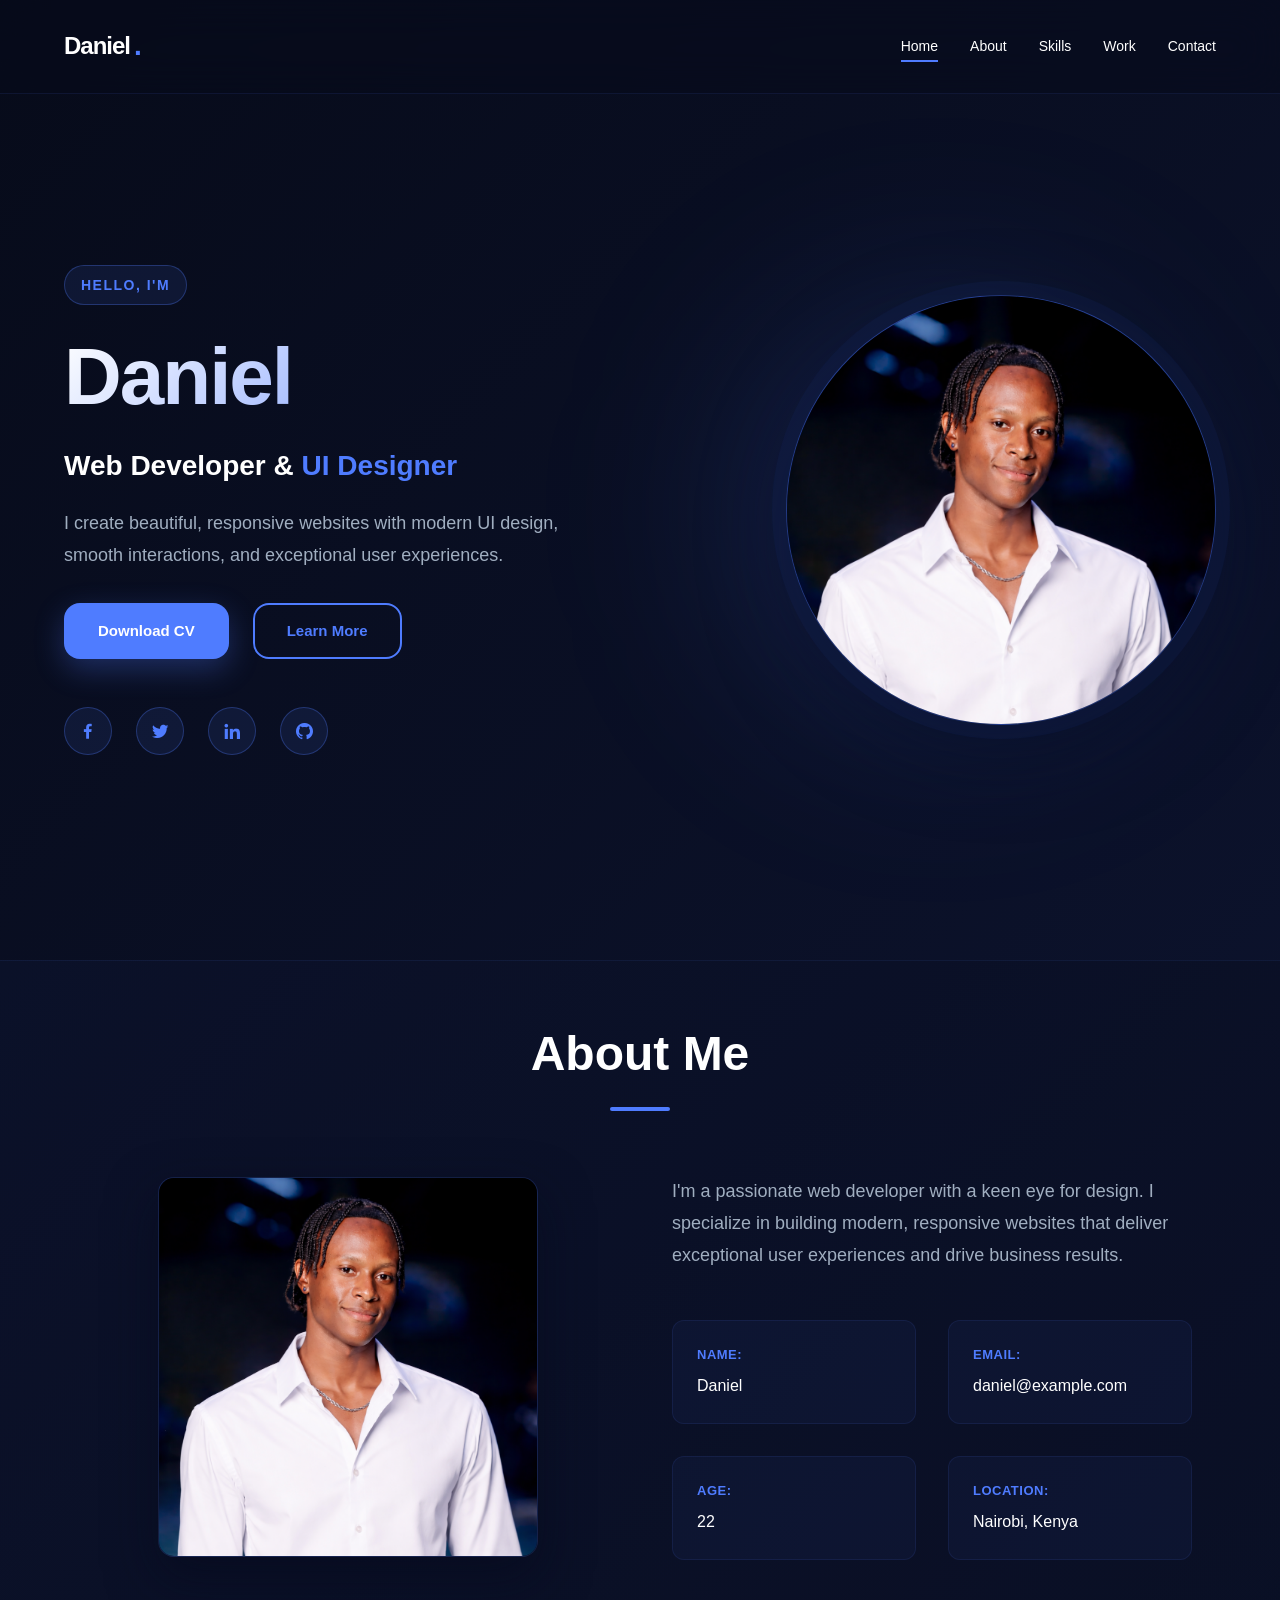
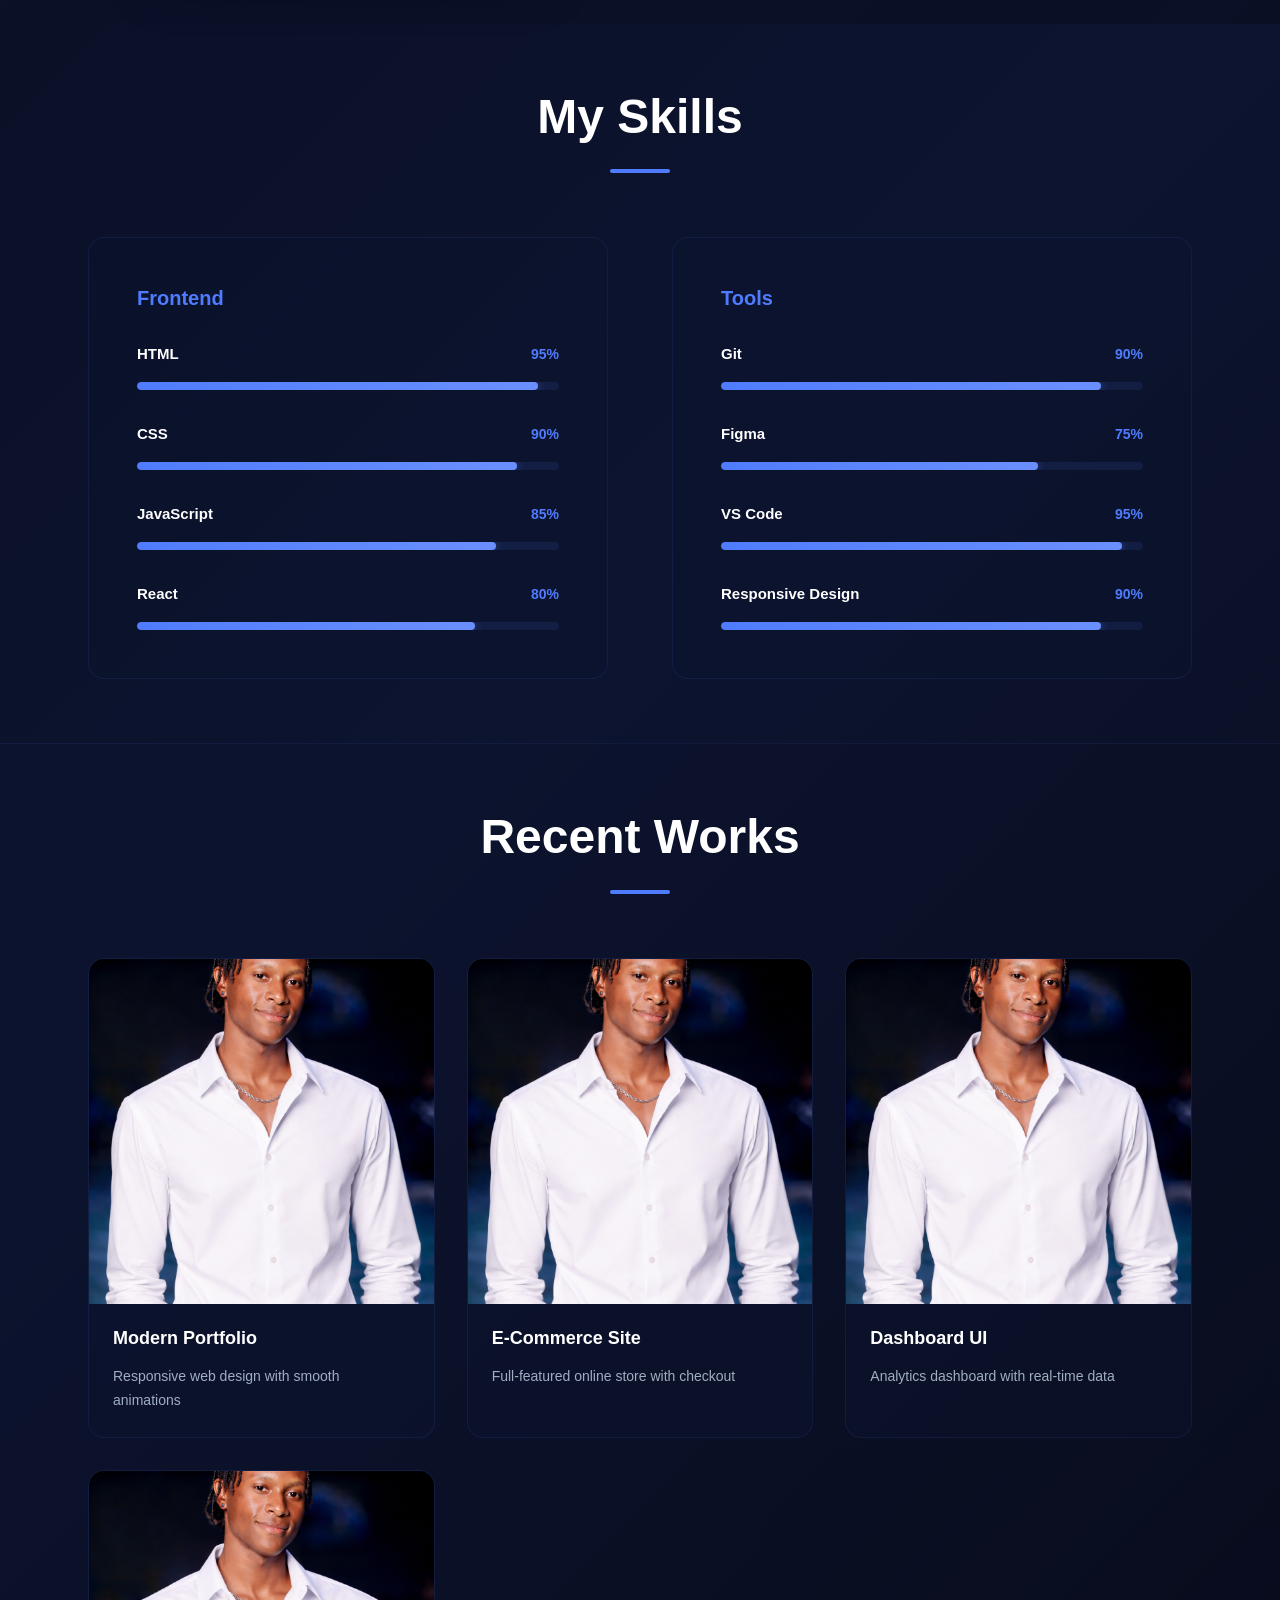
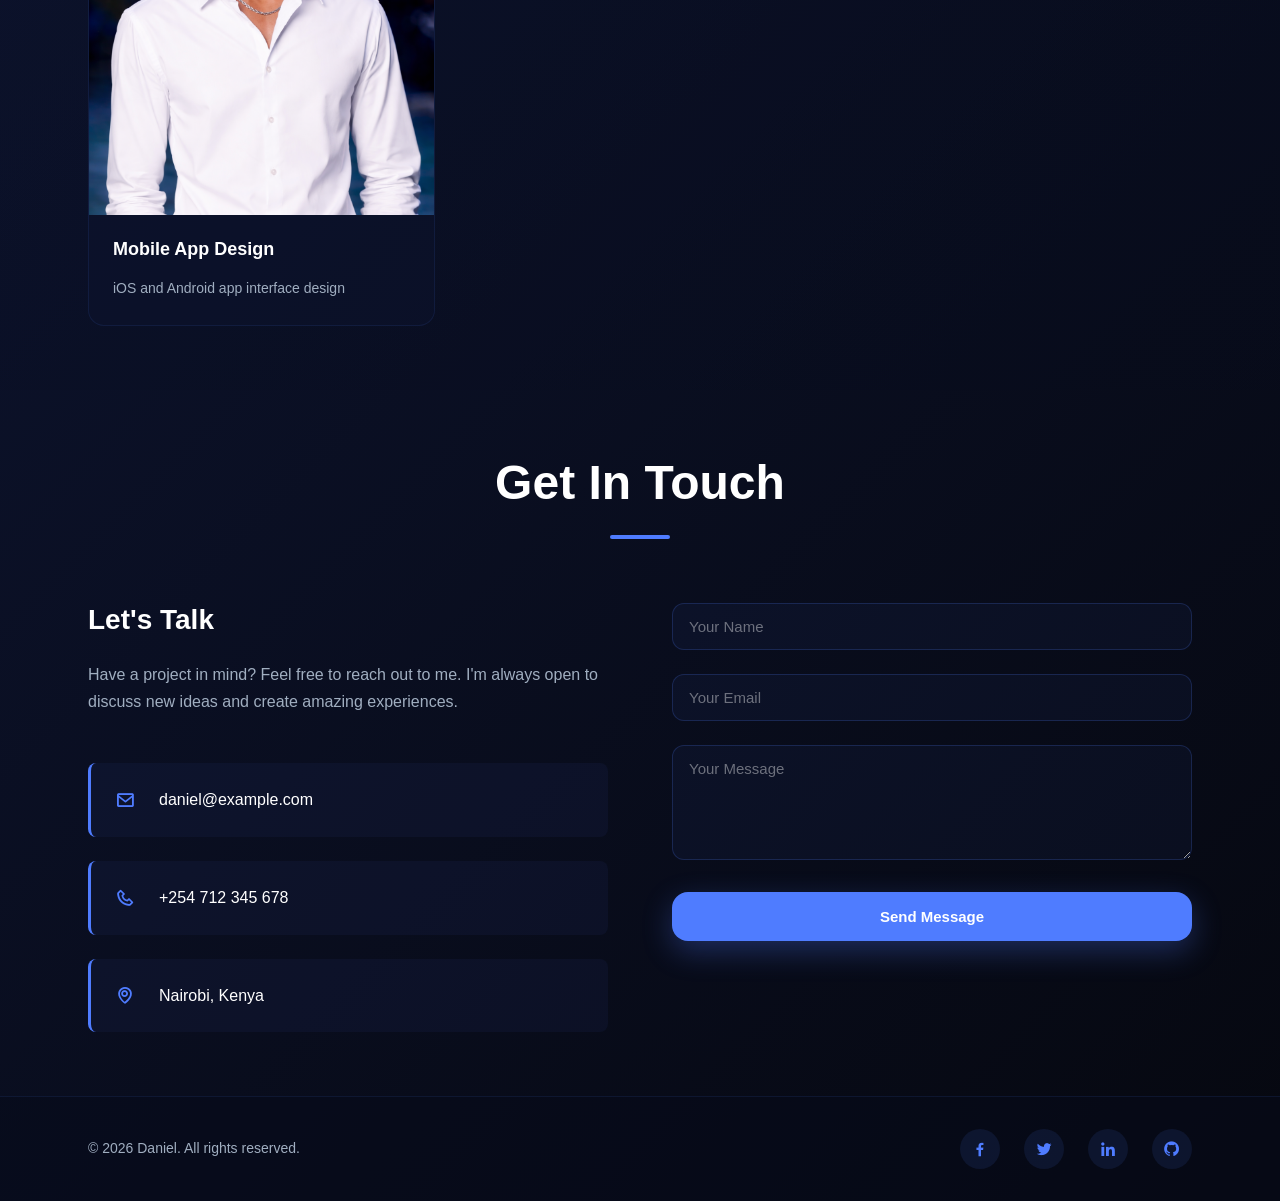
==== index.html @ d77d1acd "Initial portfolio setup" ====
<!DOCTYPE html>
<html lang="en">
<head>
  <meta charset="UTF-8" />
  <meta name="viewport" content="width=device-width, initial-scale=1.0"/>
  <title>Daniel | Portfolio</title>

  <link rel="stylesheet" href="style.css"/>
  <link href="https://unpkg.com/boxicons@2.1.4/css/boxicons.min.css" rel="stylesheet"/>
</head>

<body>

<!-- HEADER -->
<header class="header">
  <a href="#" class="logo">Daniel<span>.</span></a>

  <nav class="navbar">
    <a href="#home" class="nav-link active">Home</a>
    <a href="#about" class="nav-link">About</a>
    <a href="#skills" class="nav-link">Skills</a>
    <a href="#work" class="nav-link">Work</a>
    <a href="#contact" class="nav-link">Contact</a>
  </nav>

  <div class="menu-icon">
    <i class='bx bx-menu'></i>
  </div>
</header>


<!-- HERO SECTION -->
<section class="home" id="home">
  <div class="hero-wrapper">
    <div class="home-content">
      <span class="tag">Hello, I'm</span>
      <h1 class="hero-title">Daniel</h1>
      <h3 class="hero-subtitle">Web Developer & <span>UI Designer</span></h3>

      <p class="hero-description">
        I create beautiful, responsive websites with modern UI design, 
        smooth interactions, and exceptional user experiences.
      </p>

      <div class="buttons">
        <a class="btn btn-primary" href="#">Download CV</a>
        <a class="btn btn-outline" href="#about">Learn More</a>
      </div>

      <div class="socials">
        <a href="#" aria-label="Facebook" class="social-icon">
          <i class='bx bxl-facebook'></i>
        </a>
        <a href="#" aria-label="Twitter" class="social-icon">
          <i class='bx bxl-twitter'></i>
        </a>
        <a href="#" aria-label="LinkedIn" class="social-icon">
          <i class='bx bxl-linkedin'></i>
        </a>
        <a href="#" aria-label="GitHub" class="social-icon">
          <i class='bx bxl-github'></i>
        </a>
      </div>
    </div>

    <div class="home-img">
      <div class="glow glow-primary"></div>
      <div class="img-wrapper">
        <img src="assets/daniel.png" alt="Daniel" class="profile-img hero-profile-img" width="430" height="430" loading="lazy" decoding="async" />
      </div>
    </div>
  </div>
</section>


<!-- ABOUT SECTION -->
<section class="about" id="about">
  <div class="container">
    <h2 class="section-title">About Me</h2>

    <div class="about-wrapper">
      <div class="about-img">
        <div class="img-container">
          <img src="assets/daniel.png" alt="Daniel" class="about-profile-img" width="380" height="380" loading="lazy" decoding="async" />
        </div>
      </div>

      <div class="about-content">
        <p class="about-intro">
          I'm a passionate web developer with a keen eye for design. 
          I specialize in building modern, responsive websites that deliver 
          exceptional user experiences and drive business results.
        </p>

        <div class="info-grid">
          <div class="info-item">
            <span class="info-label">Name:</span>
            <p class="info-value">Daniel</p>
          </div>
          <div class="info-item">
            <span class="info-label">Email:</span>
            <p class="info-value">daniel@example.com</p>
          </div>
          <div class="info-item">
            <span class="info-label">Age:</span>
            <p class="info-value">22</p>
          </div>
          <div class="info-item">
            <span class="info-label">Location:</span>
            <p class="info-value">Nairobi, Kenya</p>
          </div>
        </div>
      </div>
    </div>
  </div>
</section>


<!-- SKILLS SECTION -->
<section class="skills" id="skills">
  <div class="container">
    <h2 class="section-title">My Skills</h2>

    <div class="skills-wrapper">
      <div class="skill-group">
        <h3 class="skill-category">Frontend</h3>
        <div class="skills-grid">
          <div class="skill-bar">
            <div class="skill-info">
              <span class="skill-name">HTML</span>
              <span class="skill-percent">95%</span>
            </div>
            <div class="progress-bar">
              <div class="progress" style="--progress: 95%"></div>
            </div>
          </div>
          <div class="skill-bar">
            <div class="skill-info">
              <span class="skill-name">CSS</span>
              <span class="skill-percent">90%</span>
            </div>
            <div class="progress-bar">
              <div class="progress" style="--progress: 90%"></div>
            </div>
          </div>
          <div class="skill-bar">
            <div class="skill-info">
              <span class="skill-name">JavaScript</span>
              <span class="skill-percent">85%</span>
            </div>
            <div class="progress-bar">
              <div class="progress" style="--progress: 85%"></div>
            </div>
          </div>
          <div class="skill-bar">
            <div class="skill-info">
              <span class="skill-name">React</span>
              <span class="skill-percent">80%</span>
            </div>
            <div class="progress-bar">
              <div class="progress" style="--progress: 80%"></div>
            </div>
          </div>
        </div>
      </div>

      <div class="skill-group">
        <h3 class="skill-category">Tools</h3>
        <div class="skills-grid">
          <div class="skill-bar">
            <div class="skill-info">
              <span class="skill-name">Git</span>
              <span class="skill-percent">90%</span>
            </div>
            <div class="progress-bar">
              <div class="progress" style="--progress: 90%"></div>
            </div>
          </div>
          <div class="skill-bar">
            <div class="skill-info">
              <span class="skill-name">Figma</span>
              <span class="skill-percent">75%</span>
            </div>
            <div class="progress-bar">
              <div class="progress" style="--progress: 75%"></div>
            </div>
          </div>
          <div class="skill-bar">
            <div class="skill-info">
              <span class="skill-name">VS Code</span>
              <span class="skill-percent">95%</span>
            </div>
            <div class="progress-bar">
              <div class="progress" style="--progress: 95%"></div>
            </div>
          </div>
          <div class="skill-bar">
            <div class="skill-info">
              <span class="skill-name">Responsive Design</span>
              <span class="skill-percent">90%</span>
            </div>
            <div class="progress-bar">
              <div class="progress" style="--progress: 90%"></div>
            </div>
          </div>
        </div>
      </div>
    </div>
  </div>
</section>


<!-- WORK SECTION -->
<section class="work" id="work">
  <div class="container">
    <h2 class="section-title">Recent Works</h2>

    <div class="work-grid">
      <div class="work-card">
        <div class="work-image">
          <img src="assets/daniel.png" alt="Project 1"/>
          <div class="work-overlay">
            <a href="#" class="view-btn">View Project</a>
          </div>
        </div>
        <h3 class="work-title">Modern Portfolio</h3>
        <p class="work-desc">Responsive web design with smooth animations</p>
      </div>

      <div class="work-card">
        <div class="work-image">
          <img src="assets/daniel.png" alt="Project 2"/>
          <div class="work-overlay">
            <a href="#" class="view-btn">View Project</a>
          </div>
        </div>
        <h3 class="work-title">E-Commerce Site</h3>
        <p class="work-desc">Full-featured online store with checkout</p>
      </div>

      <div class="work-card">
        <div class="work-image">
          <img src="assets/daniel.png" alt="Project 3"/>
          <div class="work-overlay">
            <a href="#" class="view-btn">View Project</a>
          </div>
        </div>
        <h3 class="work-title">Dashboard UI</h3>
        <p class="work-desc">Analytics dashboard with real-time data</p>
      </div>

      <div class="work-card">
        <div class="work-image">
          <img src="assets/daniel.png" alt="Project 4"/>
          <div class="work-overlay">
            <a href="#" class="view-btn">View Project</a>
          </div>
        </div>
        <h3 class="work-title">Mobile App Design</h3>
        <p class="work-desc">iOS and Android app interface design</p>
      </div>
    </div>
  </div>
</section>


<!-- CONTACT SECTION -->
<section class="contact" id="contact">
  <div class="container">
    <h2 class="section-title">Get In Touch</h2>

    <div class="contact-wrapper">
      <div class="contact-info">
        <h3>Let's Talk</h3>
        <p>Have a project in mind? Feel free to reach out to me. I'm always open to discuss new ideas and create amazing experiences.</p>

        <div class="contact-links">
          <a href="mailto:daniel@example.com" class="contact-link">
            <i class='bx bx-envelope'></i>
            <span>daniel@example.com</span>
          </a>
          <a href="tel:+254712345678" class="contact-link">
            <i class='bx bx-phone'></i>
            <span>+254 712 345 678</span>
          </a>
          <a href="#" class="contact-link">
            <i class='bx bx-map'></i>
            <span>Nairobi, Kenya</span>
          </a>
        </div>
      </div>

      <form class="contact-form">
        <div class="form-group">
          <input type="text" placeholder="Your Name" required/>
        </div>
        <div class="form-group">
          <input type="email" placeholder="Your Email" required/>
        </div>
        <div class="form-group">
          <textarea rows="5" placeholder="Your Message" required></textarea>
        </div>
        <button type="submit" class="btn btn-primary">Send Message</button>
      </form>
    </div>
  </div>
</section>


<!-- FOOTER -->
<footer class="footer">
  <div class="container">
    <p>&copy; 2026 Daniel. All rights reserved.</p>
    <div class="footer-socials">
      <a href="#"><i class='bx bxl-facebook'></i></a>
      <a href="#"><i class='bx bxl-twitter'></i></a>
      <a href="#"><i class='bx bxl-linkedin'></i></a>
      <a href="#"><i class='bx bxl-github'></i></a>
    </div>
  </div>
</footer>

<script src="script.js"></script>
</body>
</html>
---- style.css ----
/* ============================================
   GLOBAL STYLES & RESET
   ============================================ */

* {
  margin: 0;
  padding: 0;
  box-sizing: border-box;
}

:root {
  --color-primary: #4f7cff;
  --color-dark: #070b1a;
  --color-dark-light: #0d1430;
  --color-text: #ffffff;
  --color-text-muted: #a0aec0;
  --spacing-xs: 8px;
  --spacing-sm: 16px;
  --spacing-md: 24px;
  --spacing-lg: 32px;
  --spacing-xl: 48px;
  --spacing-2xl: 64px;
  --border-radius-sm: 8px;
  --border-radius-md: 12px;
  --border-radius-lg: 16px;
  --border-radius-full: 50%;
  --transition: all 0.3s cubic-bezier(0.4, 0, 0.2, 1);
  --transition-slow: all 0.6s cubic-bezier(0.4, 0, 0.2, 1);
}

html {
  scroll-behavior: smooth;
}

body {
  font-family: "Poppins", -apple-system, BlinkMacSystemFont, "Segoe UI", sans-serif;
  background: linear-gradient(135deg, #070b1a 0%, #0d1430 50%, #060810 100%);
  color: var(--color-text);
  overflow-x: hidden;
  line-height: 1.6;
}

/* Typography */
h1, h2, h3 {
  font-weight: 700;
  line-height: 1.2;
}

h1 {
  font-size: clamp(48px, 8vw, 80px);
}

h2 {
  font-size: clamp(32px, 5vw, 48px);
}

h3 {
  font-size: clamp(20px, 3vw, 28px);
}

p {
  color: var(--color-text-muted);
  font-size: 16px;
  line-height: 1.7;
}

a {
  text-decoration: none;
  color: inherit;
  transition: var(--transition);
}

/* Container */
.container {
  max-width: 1200px;
  margin: 0 auto;
  padding: 0 var(--spacing-md);
}


/* ============================================
   HEADER & NAVIGATION
   ============================================ */

.header {
  position: fixed;
  top: 0;
  left: 0;
  width: 100%;
  padding: var(--spacing-md) 5%;
  display: flex;
  justify-content: space-between;
  align-items: center;
  backdrop-filter: blur(20px);
  background: rgba(7, 11, 26, 0.5);
  border-bottom: 1px solid rgba(79, 124, 255, 0.1);
  z-index: 1000;
  transition: var(--transition);
}

.header:hover {
  background: rgba(7, 11, 26, 0.7);
  border-bottom: 1px solid rgba(79, 124, 255, 0.2);
}

.logo {
  font-size: 24px;
  font-weight: 700;
  letter-spacing: -1px;
  display: flex;
  align-items: center;
}

.logo span {
  color: var(--color-primary);
  font-size: 28px;
  margin-left: 4px;
}

.navbar {
  display: flex;
  gap: var(--spacing-lg);
}

.nav-link {
  font-size: 14px;
  font-weight: 500;
  color: var(--color-text);
  position: relative;
  transition: var(--transition);
}

.nav-link::after {
  content: "";
  position: absolute;
  bottom: -4px;
  left: 0;
  width: 0;
  height: 2px;
  background: var(--color-primary);
  transition: var(--transition);
}

.nav-link:hover::after,
.nav-link.active::after {
  width: 100%;
}

.nav-link:hover {
  color: var(--color-primary);
}

.menu-icon {
  display: none;
  font-size: 24px;
  cursor: pointer;
  color: var(--color-text);
}


/* ============================================
   HERO SECTION
   ============================================ */

.home {
  min-height: 100vh;
  display: flex;
  align-items: center;
  justify-content: space-between;
  padding: calc(var(--spacing-xl) + 40px) 5%;
  margin-top: 60px;
  gap: var(--spacing-2xl);
}

.hero-wrapper {
  display: flex;
  width: 100%;
  align-items: center;
  justify-content: space-between;
  gap: 5%;
  animation: fadeInUp 0.8s ease-out;
}

.home-content {
  flex: 1;
  z-index: 10;
}

.tag {
  display: inline-block;
  color: var(--color-primary);
  font-size: 14px;
  font-weight: 600;
  text-transform: uppercase;
  letter-spacing: 1.5px;
  margin-bottom: var(--spacing-md);
  padding: 8px 16px;
  background: rgba(79, 124, 255, 0.1);
  border-radius: 24px;
  border: 1px solid rgba(79, 124, 255, 0.3);
}

.hero-title {
  background: linear-gradient(135deg, #ffffff 0%, #4f7cff 100%);
  -webkit-background-clip: text;
  -webkit-text-fill-color: transparent;
  background-clip: text;
  margin-bottom: var(--spacing-md);
  font-weight: 800;
  letter-spacing: -2px;
}

.hero-subtitle {
  color: var(--color-text);
  margin-bottom: var(--spacing-md);
  font-weight: 600;
}

.hero-subtitle span {
  color: var(--color-primary);
  font-weight: 700;
}

.hero-description {
  font-size: 18px;
  line-height: 1.8;
  margin-bottom: var(--spacing-lg);
  max-width: 500px;
  color: var(--color-text-muted);
}

/* Buttons */
.buttons {
  display: flex;
  gap: var(--spacing-md);
  margin-bottom: var(--spacing-lg);
  flex-wrap: wrap;
}

.btn {
  padding: 14px 32px;
  border-radius: var(--border-radius-lg);
  font-weight: 600;
  font-size: 15px;
  cursor: pointer;
  display: inline-flex;
  align-items: center;
  justify-content: center;
  transition: var(--transition);
  border: 2px solid transparent;
  white-space: nowrap;
}

.btn-primary {
  background: var(--color-primary);
  color: #ffffff;
  box-shadow: 0 10px 30px rgba(79, 124, 255, 0.3);
}

.btn-primary:hover {
  transform: translateY(-3px);
  box-shadow: 0 15px 40px rgba(79, 124, 255, 0.5);
  background: linear-gradient(135deg, #4f7cff, #6b8fff);
}

.btn-outline {
  border: 2px solid var(--color-primary);
  color: var(--color-primary);
  background: transparent;
  position: relative;
  overflow: hidden;
}

.btn-outline::before {
  content: "";
  position: absolute;
  top: 0;
  left: -100%;
  width: 100%;
  height: 100%;
  background: var(--color-primary);
  transition: var(--transition);
  z-index: -1;
}

.btn-outline:hover {
  color: #ffffff;
  left: 0;
}

.btn-outline:hover::before {
  left: 0;
}

/* Socials */
.socials {
  display: flex;
  gap: var(--spacing-md);
  margin-top: var(--spacing-xl);
}

.social-icon {
  width: 48px;
  height: 48px;
  display: flex;
  align-items: center;
  justify-content: center;
  background: rgba(79, 124, 255, 0.1);
  border: 1px solid rgba(79, 124, 255, 0.3);
  border-radius: var(--border-radius-full);
  font-size: 20px;
  color: var(--color-primary);
  transition: var(--transition);
}

.social-icon:hover {
  background: var(--color-primary);
  color: #ffffff;
  transform: translateY(-5px);
  box-shadow: 0 10px 25px rgba(79, 124, 255, 0.4);
}

/* Hero Image */
.home-img {
  flex: 1;
  display: flex;
  justify-content: flex-end;
  align-items: center;
  position: relative;
  min-height: 520px;
}

.img-wrapper {
  position: relative;
  width: min(100%, 430px);
  aspect-ratio: 1;
  overflow: hidden;
  border-radius: var(--border-radius-full);
  border: 1px solid rgba(79, 124, 255, 0.28);
  display: flex;
  align-items: center;
  justify-content: center;
  background:
    radial-gradient(circle at 50% 35%, rgba(38, 70, 165, 0.92) 0%, rgba(19, 35, 88, 0.98) 62%, rgba(8, 13, 31, 1) 100%);
  box-shadow:
    0 0 0 14px rgba(20, 38, 94, 0.22),
    0 26px 80px rgba(7, 15, 42, 0.68);
  z-index: 1;
}

.img-wrapper img {
  display: block;
  width: 100%;
  height: 100%;
  object-fit: cover;
  object-position: center top;
  position: relative;
  z-index: 10;
}

.glow {
  position: absolute;
  border-radius: var(--border-radius-full);
  filter: blur(100px);
  animation: glow-pulse 4s ease-in-out infinite;
}

.glow-primary {
  width: 460px;
  height: 460px;
  background: radial-gradient(circle, rgba(79, 124, 255, 0.34) 0%, rgba(79, 124, 255, 0.14) 48%, transparent 76%);
  top: 50%;
  left: 50%;
  transform: translate(-50%, -50%);
  z-index: 0;
}

.profile-img {
  width: 100%;
  height: 100%;
  object-fit: cover;
  object-position: center top;
  position: relative;
  z-index: 10;
  box-shadow: 0 20px 60px rgba(79, 124, 255, 0.18);
  transition: var(--transition);
}

.profile-img:hover {
  transform: scale(1.02);
  box-shadow: 0 28px 70px rgba(79, 124, 255, 0.28);
}

.hero-profile-img {
  transform: scale(1.06);
  transform-origin: center top;
}

.hero-profile-img:hover {
  transform: scale(1.08);
}


/* ============================================
   ABOUT SECTION
   ============================================ */

.about {
  padding: var(--spacing-2xl) 5%;
  background: linear-gradient(135deg, rgba(13, 20, 48, 0.5) 0%, rgba(7, 11, 26, 0.5) 100%);
  border-top: 1px solid rgba(79, 124, 255, 0.1);
}

.section-title {
  text-align: center;
  margin-bottom: var(--spacing-2xl);
  position: relative;
  animation: fadeInUp 0.6s ease-out;
}

.section-title::after {
  content: "";
  display: block;
  width: 60px;
  height: 4px;
  background: var(--color-primary);
  margin: var(--spacing-md) auto 0;
  border-radius: 2px;
}

.about-wrapper {
  display: grid;
  grid-template-columns: 1fr 1fr;
  gap: var(--spacing-2xl);
  align-items: center;
}

.about-img {
  display: flex;
  justify-content: center;
}

.img-container {
  position: relative;
  width: min(100%, 380px);
  aspect-ratio: 1;
  overflow: hidden;
  border-radius: var(--border-radius-lg);
  border: 1px solid rgba(79, 124, 255, 0.18);
  display: flex;
  align-items: center;
  justify-content: center;
  background: linear-gradient(145deg, rgba(12, 19, 47, 0.92), rgba(6, 10, 24, 0.98));
  box-shadow: 0 20px 50px rgba(5, 10, 28, 0.55);
}

.img-container img {
  display: block;
  width: 100%;
  height: 100%;
  object-fit: cover;
  object-position: center 12%;
  position: relative;
  z-index: 10;
  border-radius: var(--border-radius-lg);
  transition: var(--transition);
}

.img-container img:hover {
  transform: scale(1.03);
  box-shadow: 0 30px 70px rgba(79, 124, 255, 0.35);
}

.about-profile-img {
  transform: scale(1.02);
  transform-origin: center top;
}

.about-intro {
  font-size: 18px;
  line-height: 1.8;
  margin-bottom: var(--spacing-lg);
  color: var(--color-text-muted);
}

.info-grid {
  display: grid;
  grid-template-columns: 1fr 1fr;
  gap: var(--spacing-lg);
  margin-top: var(--spacing-xl);
}

.info-item {
  padding: var(--spacing-md);
  background: rgba(79, 124, 255, 0.05);
  border: 1px solid rgba(79, 124, 255, 0.1);
  border-radius: var(--border-radius-md);
  transition: var(--transition);
}

.info-item:hover {
  background: rgba(79, 124, 255, 0.1);
  border-color: rgba(79, 124, 255, 0.3);
  transform: translateY(-3px);
}

.info-label {
  color: var(--color-primary);
  font-weight: 600;
  display: block;
  font-size: 13px;
  text-transform: uppercase;
  letter-spacing: 0.5px;
  margin-bottom: 6px;
}

.info-value {
  color: var(--color-text);
  font-size: 16px;
  font-weight: 500;
}


/* ============================================
   SKILLS SECTION
   ============================================ */

.skills {
  padding: var(--spacing-2xl) 5%;
}

.skills-wrapper {
  display: grid;
  grid-template-columns: 1fr 1fr;
  gap: var(--spacing-2xl);
}

.skill-group {
  background: rgba(13, 20, 48, 0.3);
  padding: var(--spacing-xl);
  border-radius: var(--border-radius-lg);
  border: 1px solid rgba(79, 124, 255, 0.1);
  transition: var(--transition);
}

.skill-group:hover {
  border-color: rgba(79, 124, 255, 0.3);
  background: rgba(13, 20, 48, 0.5);
}

.skill-category {
  font-size: 20px;
  margin-bottom: var(--spacing-lg);
  color: var(--color-primary);
  font-weight: 700;
}

.skills-grid {
  display: flex;
  flex-direction: column;
  gap: var(--spacing-lg);
}

.skill-bar {
  animation: fadeInUp 0.6s ease-out;
}

.skill-info {
  display: flex;
  justify-content: space-between;
  align-items: center;
  margin-bottom: var(--spacing-sm);
}

.skill-name {
  font-weight: 600;
  color: var(--color-text);
  font-size: 15px;
}

.skill-percent {
  color: var(--color-primary);
  font-weight: 700;
  font-size: 14px;
}

.progress-bar {
  width: 100%;
  height: 8px;
  background: rgba(79, 124, 255, 0.1);
  border-radius: 10px;
  overflow: hidden;
  position: relative;
}

.progress {
  height: 100%;
  width: var(--progress);
  background: linear-gradient(90deg, var(--color-primary), #6b8fff);
  border-radius: 10px;
  transition: width 1s cubic-bezier(0.4, 0, 0.2, 1);
  box-shadow: 0 0 10px rgba(79, 124, 255, 0.5);
}


/* ============================================
   WORK SECTION
   ============================================ */

.work {
  padding: var(--spacing-2xl) 5%;
  background: linear-gradient(135deg, rgba(13, 20, 48, 0.5) 0%, rgba(7, 11, 26, 0.5) 100%);
  border-top: 1px solid rgba(79, 124, 255, 0.1);
}

.work-grid {
  display: grid;
  grid-template-columns: repeat(auto-fit, minmax(280px, 1fr));
  gap: var(--spacing-lg);
}

.work-card {
  background: rgba(13, 20, 48, 0.4);
  border-radius: var(--border-radius-lg);
  overflow: hidden;
  border: 1px solid rgba(79, 124, 255, 0.1);
  transition: var(--transition);
  cursor: pointer;
  animation: fadeInUp 0.6s ease-out;
}

.work-card:hover {
  border-color: rgba(79, 124, 255, 0.3);
  background: rgba(13, 20, 48, 0.6);
  transform: translateY(-8px);
  box-shadow: 0 20px 50px rgba(79, 124, 255, 0.2);
}

.work-image {
  position: relative;
  width: 100%;
  padding-bottom: 100%;
  overflow: hidden;
  background: linear-gradient(135deg, #0d1430, #070b1a);
}

.work-image img {
  position: absolute;
  top: 0;
  left: 0;
  width: 100%;
  height: 100%;
  object-fit: cover;
  transition: var(--transition);
}

.work-card:hover .work-image img {
  transform: scale(1.1);
}

.work-overlay {
  position: absolute;
  top: 0;
  left: 0;
  width: 100%;
  height: 100%;
  background: rgba(79, 124, 255, 0.1);
  backdrop-filter: blur(10px);
  display: flex;
  align-items: center;
  justify-content: center;
  opacity: 0;
  transition: var(--transition);
}

.work-card:hover .work-overlay {
  opacity: 1;
}

.view-btn {
  padding: 12px 28px;
  background: var(--color-primary);
  color: #ffffff;
  border-radius: 25px;
  font-weight: 600;
  font-size: 14px;
  transition: var(--transition);
  transform: scale(0.8);
}

.work-card:hover .view-btn {
  transform: scale(1);
  box-shadow: 0 10px 30px rgba(79, 124, 255, 0.5);
}

.work-title {
  padding: var(--spacing-md) var(--spacing-md) var(--spacing-sm);
  font-size: 18px;
  font-weight: 700;
}

.work-desc {
  padding: 0 var(--spacing-md) var(--spacing-md);
  font-size: 14px;
  color: var(--color-text-muted);
}


/* ============================================
   CONTACT SECTION
   ============================================ */

.contact {
  padding: var(--spacing-2xl) 5%;
}

.contact-wrapper {
  display: grid;
  grid-template-columns: 1fr 1fr;
  gap: var(--spacing-2xl);
  align-items: start;
}

.contact-info h3 {
  font-size: 28px;
  margin-bottom: var(--spacing-md);
  color: var(--color-text);
}

.contact-info p {
  margin-bottom: var(--spacing-lg);
  font-size: 16px;
}

.contact-links {
  display: flex;
  flex-direction: column;
  gap: var(--spacing-md);
  margin-top: var(--spacing-xl);
}

.contact-link {
  display: flex;
  align-items: center;
  gap: var(--spacing-md);
  padding: var(--spacing-md);
  background: rgba(79, 124, 255, 0.05);
  border-left: 3px solid var(--color-primary);
  border-radius: var(--border-radius-sm);
  transition: var(--transition);
  font-weight: 500;
}

.contact-link i {
  font-size: 20px;
  color: var(--color-primary);
}

.contact-link:hover {
  background: rgba(79, 124, 255, 0.1);
  padding-left: calc(var(--spacing-md) + 8px);
}

/* Contact Form */
.contact-form {
  display: flex;
  flex-direction: column;
  gap: var(--spacing-md);
}

.form-group {
  width: 100%;
}

.contact-form input,
.contact-form textarea {
  width: 100%;
  padding: 14px 16px;
  background: rgba(79, 124, 255, 0.05);
  border: 1px solid rgba(79, 124, 255, 0.2);
  border-radius: var(--border-radius-md);
  color: var(--color-text);
  font-family: inherit;
  font-size: 15px;
  transition: var(--transition);
  resize: vertical;
}

.contact-form input::placeholder,
.contact-form textarea::placeholder {
  color: rgba(255, 255, 255, 0.4);
}

.contact-form input:focus,
.contact-form textarea:focus {
  outline: none;
  background: rgba(79, 124, 255, 0.1);
  border-color: rgba(79, 124, 255, 0.5);
  box-shadow: 0 0 15px rgba(79, 124, 255, 0.2);
}


/* ============================================
   FOOTER
   ============================================ */

.footer {
  padding: var(--spacing-lg) 5%;
  text-align: center;
  border-top: 1px solid rgba(79, 124, 255, 0.1);
  background: rgba(7, 11, 26, 0.5);
}

.footer .container {
  display: flex;
  justify-content: space-between;
  align-items: center;
}

.footer p {
  color: var(--color-text-muted);
  font-size: 14px;
}

.footer-socials {
  display: flex;
  gap: var(--spacing-md);
}

.footer-socials a {
  width: 40px;
  height: 40px;
  display: flex;
  align-items: center;
  justify-content: center;
  background: rgba(79, 124, 255, 0.1);
  border-radius: var(--border-radius-full);
  color: var(--color-primary);
  font-size: 18px;
  transition: var(--transition);
}

.footer-socials a:hover {
  background: var(--color-primary);
  color: #ffffff;
  transform: translateY(-3px);
}


/* ============================================
   ANIMATIONS
   ============================================ */

@keyframes fadeInUp {
  from {
    opacity: 0;
    transform: translateY(30px);
  }
  to {
    opacity: 1;
    transform: translateY(0);
  }
}

@keyframes glow-pulse {
  0%, 100% {
    opacity: 0.3;
    transform: translate(-50%, -50%) scale(1);
  }
  50% {
    opacity: 0.5;
    transform: translate(-50%, -50%) scale(1.1);
  }
}

@keyframes slideDown {
  from {
    opacity: 0;
    transform: translateY(-20px);
  }
  to {
    opacity: 1;
    transform: translateY(0);
  }
}


/* ============================================
   RESPONSIVE DESIGN
   ============================================ */

@media (max-width: 768px) {
  .header {
    padding: var(--spacing-sm) 5%;
  }

  .navbar {
    display: none;
    position: absolute;
    top: 70px;
    left: 0;
    width: 100%;
    flex-direction: column;
    gap: 0;
    background: rgba(7, 11, 26, 0.95);
    border-bottom: 1px solid rgba(79, 124, 255, 0.2);
    animation: slideDown 0.3s ease-out;
  }

  .navbar.active {
    display: flex;
  }

  .nav-link {
    padding: var(--spacing-md) 5%;
    border-bottom: 1px solid rgba(79, 124, 255, 0.1);
  }

  .nav-link::after {
    display: none;
  }

  .nav-link.active {
    background: rgba(79, 124, 255, 0.1);
    color: var(--color-primary);
  }

  .menu-icon {
    display: block;
  }

  .hero-wrapper {
    flex-direction: column;
    gap: var(--spacing-xl);
  }

  .home {
    min-height: auto;
    padding: var(--spacing-xl) 5% var(--spacing-2xl);
    margin-top: 0;
  }

  .home-content {
    text-align: center;
  }

  .buttons {
    justify-content: center;
    flex-direction: column;
  }

  .btn {
    width: 100%;
  }

  .socials {
    justify-content: center;
  }

  .home-img {
    justify-content: center;
    min-height: auto;
  }

  .img-wrapper,
  .img-container {
    width: 280px;
  }

  .glow-primary {
    width: 300px !important;
    height: 300px !important;
  }

  .about-wrapper,
  .skills-wrapper,
  .contact-wrapper {
    grid-template-columns: 1fr;
    gap: var(--spacing-lg);
  }

  .work-grid {
    grid-template-columns: 1fr;
  }

  .footer .container {
    flex-direction: column;
    gap: var(--spacing-lg);
  }

  section {
    padding: var(--spacing-xl) 5% !important;
  }
}

@media (max-width: 480px) {
  :root {
    --spacing-lg: 24px;
    --spacing-xl: 32px;
    --spacing-2xl: 48px;
  }

  .logo {
    font-size: 20px;
  }

  h1 {
    font-size: 40px;
  }

  h2 {
    font-size: 28px;
  }

  .tag {
    font-size: 12px;
    padding: 6px 12px;
  }

  .hero-description {
    font-size: 16px;
  }

  .info-grid {
    grid-template-columns: 1fr;
  }

  .buttons {
    gap: var(--spacing-sm);
  }

  .btn {
    padding: 12px 24px;
    font-size: 14px;
  }

  .skills-wrapper {
    gap: var(--spacing-lg);
  }

  .skill-group {
    padding: var(--spacing-lg);
  }
}
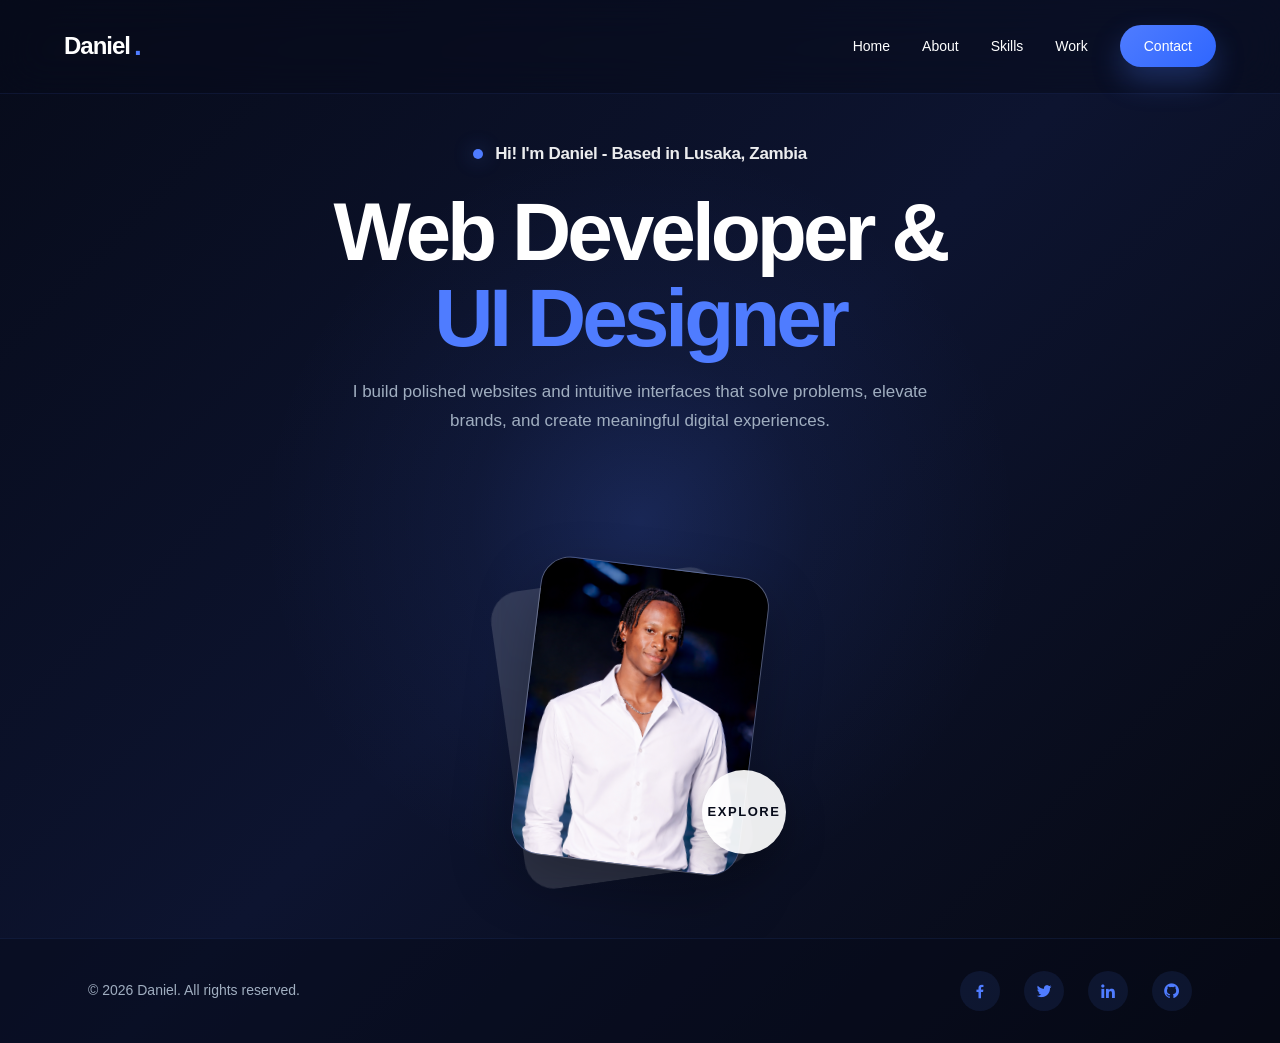
==== commit 4976579a: "Added portfolio pages and updated styling" ====
--- a/index.html
+++ b/index.html
@@ -3,311 +3,57 @@
 <head>
   <meta charset="UTF-8" />
   <meta name="viewport" content="width=device-width, initial-scale=1.0"/>
-  <title>Daniel | Portfolio</title>
-
+  <title>Daniel | Home</title>
   <link rel="stylesheet" href="style.css"/>
   <link href="https://unpkg.com/boxicons@2.1.4/css/boxicons.min.css" rel="stylesheet"/>
 </head>
-
 <body>
 
-<!-- HEADER -->
 <header class="header">
-  <a href="#" class="logo">Daniel<span>.</span></a>
-
+  <a href="index.html" class="logo">Daniel<span>.</span></a>
   <nav class="navbar">
-    <a href="#home" class="nav-link active">Home</a>
-    <a href="#about" class="nav-link">About</a>
-    <a href="#skills" class="nav-link">Skills</a>
-    <a href="#work" class="nav-link">Work</a>
-    <a href="#contact" class="nav-link">Contact</a>
+    <a href="index.html" class="nav-link active">Home</a>
+    <a href="about.html" class="nav-link">About</a>
+    <a href="skills.html" class="nav-link">Skills</a>
+    <a href="work.html" class="nav-link">Work</a>
+    <a href="contact.html" class="nav-link nav-cta">Contact</a>
   </nav>
-
-  <div class="menu-icon">
-    <i class='bx bx-menu'></i>
-  </div>
+  <div class="menu-icon"><i class='bx bx-menu'></i></div>
 </header>
 
-
-<!-- HERO SECTION -->
 <section class="home" id="home">
   <div class="hero-wrapper">
+    <div class="hero-intro">
+      <span class="hero-dot"></span>
+      <p>Hi! I'm Daniel - Based in Lusaka, Zambia</p>
+    </div>
+
     <div class="home-content">
-      <span class="tag">Hello, I'm</span>
-      <h1 class="hero-title">Daniel</h1>
-      <h3 class="hero-subtitle">Web Developer & <span>UI Designer</span></h3>
+      <h1 class="hero-title">
+        <span class="hero-title-main">Web Developer &</span>
+        <span class="hero-title-accent">UI Designer</span>
+      </h1>
 
       <p class="hero-description">
-        I create beautiful, responsive websites with modern UI design, 
-        smooth interactions, and exceptional user experiences.
+        I build polished websites and intuitive interfaces that solve problems,
+        elevate brands, and create meaningful digital experiences.
       </p>
-
-      <div class="buttons">
-        <a class="btn btn-primary" href="#">Download CV</a>
-        <a class="btn btn-outline" href="#about">Learn More</a>
-      </div>
-
-      <div class="socials">
-        <a href="#" aria-label="Facebook" class="social-icon">
-          <i class='bx bxl-facebook'></i>
-        </a>
-        <a href="#" aria-label="Twitter" class="social-icon">
-          <i class='bx bxl-twitter'></i>
-        </a>
-        <a href="#" aria-label="LinkedIn" class="social-icon">
-          <i class='bx bxl-linkedin'></i>
-        </a>
-        <a href="#" aria-label="GitHub" class="social-icon">
-          <i class='bx bxl-github'></i>
-        </a>
-      </div>
     </div>
 
-    <div class="home-img">
-      <div class="glow glow-primary"></div>
-      <div class="img-wrapper">
-        <img src="assets/daniel.png" alt="Daniel" class="profile-img hero-profile-img" width="430" height="430" loading="lazy" decoding="async" />
+    <div class="home-visual" aria-hidden="true">
+      <div class="hero-card">
+        <div class="hero-card-back"></div>
+        <div class="hero-card-front">
+          <img src="assets/daniel.png" alt="" class="hero-card-image" />
+        </div>
+      </div>
+      <div class="hero-badge">
+        <span>Explore</span>
       </div>
     </div>
   </div>
 </section>
 
-
-<!-- ABOUT SECTION -->
-<section class="about" id="about">
-  <div class="container">
-    <h2 class="section-title">About Me</h2>
-
-    <div class="about-wrapper">
-      <div class="about-img">
-        <div class="img-container">
-          <img src="assets/daniel.png" alt="Daniel" class="about-profile-img" width="380" height="380" loading="lazy" decoding="async" />
-        </div>
-      </div>
-
-      <div class="about-content">
-        <p class="about-intro">
-          I'm a passionate web developer with a keen eye for design. 
-          I specialize in building modern, responsive websites that deliver 
-          exceptional user experiences and drive business results.
-        </p>
-
-        <div class="info-grid">
-          <div class="info-item">
-            <span class="info-label">Name:</span>
-            <p class="info-value">Daniel</p>
-          </div>
-          <div class="info-item">
-            <span class="info-label">Email:</span>
-            <p class="info-value">daniel@example.com</p>
-          </div>
-          <div class="info-item">
-            <span class="info-label">Age:</span>
-            <p class="info-value">22</p>
-          </div>
-          <div class="info-item">
-            <span class="info-label">Location:</span>
-            <p class="info-value">Nairobi, Kenya</p>
-          </div>
-        </div>
-      </div>
-    </div>
-  </div>
-</section>
-
-
-<!-- SKILLS SECTION -->
-<section class="skills" id="skills">
-  <div class="container">
-    <h2 class="section-title">My Skills</h2>
-
-    <div class="skills-wrapper">
-      <div class="skill-group">
-        <h3 class="skill-category">Frontend</h3>
-        <div class="skills-grid">
-          <div class="skill-bar">
-            <div class="skill-info">
-              <span class="skill-name">HTML</span>
-              <span class="skill-percent">95%</span>
-            </div>
-            <div class="progress-bar">
-              <div class="progress" style="--progress: 95%"></div>
-            </div>
-          </div>
-          <div class="skill-bar">
-            <div class="skill-info">
-              <span class="skill-name">CSS</span>
-              <span class="skill-percent">90%</span>
-            </div>
-            <div class="progress-bar">
-              <div class="progress" style="--progress: 90%"></div>
-            </div>
-          </div>
-          <div class="skill-bar">
-            <div class="skill-info">
-              <span class="skill-name">JavaScript</span>
-              <span class="skill-percent">85%</span>
-            </div>
-            <div class="progress-bar">
-              <div class="progress" style="--progress: 85%"></div>
-            </div>
-          </div>
-          <div class="skill-bar">
-            <div class="skill-info">
-              <span class="skill-name">React</span>
-              <span class="skill-percent">80%</span>
-            </div>
-            <div class="progress-bar">
-              <div class="progress" style="--progress: 80%"></div>
-            </div>
-          </div>
-        </div>
-      </div>
-
-      <div class="skill-group">
-        <h3 class="skill-category">Tools</h3>
-        <div class="skills-grid">
-          <div class="skill-bar">
-            <div class="skill-info">
-              <span class="skill-name">Git</span>
-              <span class="skill-percent">90%</span>
-            </div>
-            <div class="progress-bar">
-              <div class="progress" style="--progress: 90%"></div>
-            </div>
-          </div>
-          <div class="skill-bar">
-            <div class="skill-info">
-              <span class="skill-name">Figma</span>
-              <span class="skill-percent">75%</span>
-            </div>
-            <div class="progress-bar">
-              <div class="progress" style="--progress: 75%"></div>
-            </div>
-          </div>
-          <div class="skill-bar">
-            <div class="skill-info">
-              <span class="skill-name">VS Code</span>
-              <span class="skill-percent">95%</span>
-            </div>
-            <div class="progress-bar">
-              <div class="progress" style="--progress: 95%"></div>
-            </div>
-          </div>
-          <div class="skill-bar">
-            <div class="skill-info">
-              <span class="skill-name">Responsive Design</span>
-              <span class="skill-percent">90%</span>
-            </div>
-            <div class="progress-bar">
-              <div class="progress" style="--progress: 90%"></div>
-            </div>
-          </div>
-        </div>
-      </div>
-    </div>
-  </div>
-</section>
-
-
-<!-- WORK SECTION -->
-<section class="work" id="work">
-  <div class="container">
-    <h2 class="section-title">Recent Works</h2>
-
-    <div class="work-grid">
-      <div class="work-card">
-        <div class="work-image">
-          <img src="assets/daniel.png" alt="Project 1"/>
-          <div class="work-overlay">
-            <a href="#" class="view-btn">View Project</a>
-          </div>
-        </div>
-        <h3 class="work-title">Modern Portfolio</h3>
-        <p class="work-desc">Responsive web design with smooth animations</p>
-      </div>
-
-      <div class="work-card">
-        <div class="work-image">
-          <img src="assets/daniel.png" alt="Project 2"/>
-          <div class="work-overlay">
-            <a href="#" class="view-btn">View Project</a>
-          </div>
-        </div>
-        <h3 class="work-title">E-Commerce Site</h3>
-        <p class="work-desc">Full-featured online store with checkout</p>
-      </div>
-
-      <div class="work-card">
-        <div class="work-image">
-          <img src="assets/daniel.png" alt="Project 3"/>
-          <div class="work-overlay">
-            <a href="#" class="view-btn">View Project</a>
-          </div>
-        </div>
-        <h3 class="work-title">Dashboard UI</h3>
-        <p class="work-desc">Analytics dashboard with real-time data</p>
-      </div>
-
-      <div class="work-card">
-        <div class="work-image">
-          <img src="assets/daniel.png" alt="Project 4"/>
-          <div class="work-overlay">
-            <a href="#" class="view-btn">View Project</a>
-          </div>
-        </div>
-        <h3 class="work-title">Mobile App Design</h3>
-        <p class="work-desc">iOS and Android app interface design</p>
-      </div>
-    </div>
-  </div>
-</section>
-
-
-<!-- CONTACT SECTION -->
-<section class="contact" id="contact">
-  <div class="container">
-    <h2 class="section-title">Get In Touch</h2>
-
-    <div class="contact-wrapper">
-      <div class="contact-info">
-        <h3>Let's Talk</h3>
-        <p>Have a project in mind? Feel free to reach out to me. I'm always open to discuss new ideas and create amazing experiences.</p>
-
-        <div class="contact-links">
-          <a href="mailto:daniel@example.com" class="contact-link">
-            <i class='bx bx-envelope'></i>
-            <span>daniel@example.com</span>
-          </a>
-          <a href="tel:+254712345678" class="contact-link">
-            <i class='bx bx-phone'></i>
-            <span>+254 712 345 678</span>
-          </a>
-          <a href="#" class="contact-link">
-            <i class='bx bx-map'></i>
-            <span>Nairobi, Kenya</span>
-          </a>
-        </div>
-      </div>
-
-      <form class="contact-form">
-        <div class="form-group">
-          <input type="text" placeholder="Your Name" required/>
-        </div>
-        <div class="form-group">
-          <input type="email" placeholder="Your Email" required/>
-        </div>
-        <div class="form-group">
-          <textarea rows="5" placeholder="Your Message" required></textarea>
-        </div>
-        <button type="submit" class="btn btn-primary">Send Message</button>
-      </form>
-    </div>
-  </div>
-</section>
-
-
-<!-- FOOTER -->
 <footer class="footer">
   <div class="container">
     <p>&copy; 2026 Daniel. All rights reserved.</p>
--- a/style.css
+++ b/style.css
@@ -120,6 +120,7 @@
 .navbar {
   display: flex;
   gap: var(--spacing-lg);
+  align-items: center;
 }
 
 .nav-link {
@@ -127,6 +128,10 @@
   font-weight: 500;
   color: var(--color-text);
   position: relative;
+  display: inline-flex;
+  align-items: center;
+  justify-content: center;
+  line-height: 1;
   transition: var(--transition);
 }
 
@@ -150,6 +155,25 @@
   color: var(--color-primary);
 }
 
+.nav-cta {
+  padding: 10px 24px;
+  border-radius: 999px;
+  background: linear-gradient(135deg, #4f7cff, #2f66ff);
+  color: #ffffff;
+  min-height: 42px;
+  box-shadow: 0 14px 30px rgba(79, 124, 255, 0.28);
+}
+
+.nav-cta::after {
+  display: none;
+}
+
+.nav-cta:hover {
+  color: #ffffff;
+  transform: translateY(-2px);
+  box-shadow: 0 18px 36px rgba(79, 124, 255, 0.36);
+}
+
 .menu-icon {
   display: none;
   font-size: 24px;
@@ -166,75 +190,106 @@
   min-height: 100vh;
   display: flex;
   align-items: center;
-  justify-content: space-between;
-  padding: calc(var(--spacing-xl) + 40px) 5%;
-  margin-top: 60px;
-  gap: var(--spacing-2xl);
+  justify-content: center;
+  padding: 140px 5% 72px;
+  margin-top: 0;
+  position: relative;
+  overflow: hidden;
+}
+
+.home::before {
+  content: "";
+  position: absolute;
+  inset: 16% auto auto 50%;
+  width: min(58vw, 760px);
+  height: min(58vw, 760px);
+  transform: translateX(-50%);
+  background: radial-gradient(circle, rgba(79, 124, 255, 0.18) 0%, rgba(79, 124, 255, 0.06) 32%, transparent 72%);
+  pointer-events: none;
 }
 
 .hero-wrapper {
-  display: flex;
-  width: 100%;
-  align-items: center;
-  justify-content: space-between;
-  gap: 5%;
+  position: relative;
+  width: min(100%, 1040px);
+  display: grid;
+  justify-items: center;
+  width: 100%;
+  gap: 24px;
   animation: fadeInUp 0.8s ease-out;
+  text-align: center;
 }
 
 .home-content {
-  flex: 1;
+  width: min(100%, 920px);
   z-index: 10;
 }
 
-.tag {
-  display: inline-block;
+.hero-intro {
+  display: inline-flex;
+  align-items: center;
+  gap: 12px;
+  z-index: 10;
+  color: rgba(255, 255, 255, 0.92);
+  font-size: 17px;
+  font-weight: 600;
+  letter-spacing: -0.02em;
+}
+
+.hero-intro p {
+  color: inherit;
+  font-size: inherit;
+}
+
+.hero-dot {
+  width: 10px;
+  height: 10px;
+  border-radius: 50%;
+  background: var(--color-primary);
+  box-shadow: 0 0 20px rgba(79, 124, 255, 0.45);
+}
+
+.hero-title {
+  margin-bottom: 20px;
+  font-weight: 800;
+  letter-spacing: -0.05em;
+  line-height: 0.95;
+}
+
+.hero-title-main,
+.hero-title-accent {
+  display: block;
+  font-size: clamp(42px, 7.2vw, 82px);
+}
+
+.hero-title-main {
+  color: var(--color-text);
+}
+
+.hero-title-accent {
   color: var(--color-primary);
-  font-size: 14px;
-  font-weight: 600;
-  text-transform: uppercase;
-  letter-spacing: 1.5px;
-  margin-bottom: var(--spacing-md);
-  padding: 8px 16px;
-  background: rgba(79, 124, 255, 0.1);
-  border-radius: 24px;
-  border: 1px solid rgba(79, 124, 255, 0.3);
-}
-
-.hero-title {
-  background: linear-gradient(135deg, #ffffff 0%, #4f7cff 100%);
-  -webkit-background-clip: text;
-  -webkit-text-fill-color: transparent;
-  background-clip: text;
-  margin-bottom: var(--spacing-md);
-  font-weight: 800;
-  letter-spacing: -2px;
-}
-
-.hero-subtitle {
-  color: var(--color-text);
-  margin-bottom: var(--spacing-md);
-  font-weight: 600;
-}
-
-.hero-subtitle span {
-  color: var(--color-primary);
-  font-weight: 700;
+  margin-top: 8px;
 }
 
 .hero-description {
-  font-size: 18px;
-  line-height: 1.8;
-  margin-bottom: var(--spacing-lg);
-  max-width: 500px;
+  font-size: 17px;
+  line-height: 1.75;
+  max-width: 620px;
+  margin: 0 auto 8px;
   color: var(--color-text-muted);
 }
 
-/* Buttons */
-.buttons {
+.hero-actions {
+  display: grid;
+  justify-items: center;
+  gap: 28px;
+  margin-top: 36px;
+}
+
+.home .buttons {
   display: flex;
   gap: var(--spacing-md);
-  margin-bottom: var(--spacing-lg);
   flex-wrap: wrap;
+  justify-content: center;
 }
 
 .btn {
@@ -293,111 +348,113 @@
 }
 
 /* Socials */
-.socials {
-  display: flex;
-  gap: var(--spacing-md);
-  margin-top: var(--spacing-xl);
-}
-
-.social-icon {
-  width: 48px;
-  height: 48px;
+.home .socials {
+  display: flex;
+  gap: 14px;
+  margin-top: 0;
+}
+
+.home .social-icon {
+  width: 46px;
+  height: 46px;
   display: flex;
   align-items: center;
   justify-content: center;
-  background: rgba(79, 124, 255, 0.1);
-  border: 1px solid rgba(79, 124, 255, 0.3);
+  background: rgba(255, 255, 255, 0.03);
+  border: 1px solid rgba(255, 255, 255, 0.1);
   border-radius: var(--border-radius-full);
-  font-size: 20px;
-  color: var(--color-primary);
-  transition: var(--transition);
-}
-
-.social-icon:hover {
+  font-size: 18px;
+  color: rgba(255, 255, 255, 0.9);
+  transition: var(--transition);
+}
+
+.home .social-icon:hover {
   background: var(--color-primary);
   color: #ffffff;
-  transform: translateY(-5px);
-  box-shadow: 0 10px 25px rgba(79, 124, 255, 0.4);
-}
-
-/* Hero Image */
-.home-img {
-  flex: 1;
-  display: flex;
-  justify-content: flex-end;
-  align-items: center;
-  position: relative;
-  min-height: 520px;
-}
-
-.img-wrapper {
-  position: relative;
-  width: min(100%, 430px);
-  aspect-ratio: 1;
+  border-color: var(--color-primary);
+  transform: translateY(-4px);
+  box-shadow: 0 12px 24px rgba(79, 124, 255, 0.28);
+}
+
+/* Hero Visual */
+.home-visual {
+  position: relative;
+  width: min(100%, 340px);
+  height: 380px;
+  display: flex;
+  justify-content: center;
+  align-items: flex-end;
+  justify-self: center;
+  margin: 18px auto 0;
+  z-index: 10;
+}
+
+.hero-card {
+  position: relative;
+  width: 230px;
+  height: 300px;
+  margin: 0 auto;
+}
+
+.hero-card-back,
+.hero-card-front {
+  position: relative;
+  width: 100%;
+  height: 100%;
+  border-radius: 30px;
+}
+
+.hero-card-back {
+  position: absolute;
+  inset: 12px auto auto -18px;
+  background: rgba(255, 255, 255, 0.14);
+  transform: rotate(-8deg);
+  backdrop-filter: blur(6px);
+}
+
+.hero-card-front {
   overflow: hidden;
-  border-radius: var(--border-radius-full);
-  border: 1px solid rgba(79, 124, 255, 0.28);
-  display: flex;
-  align-items: center;
-  justify-content: center;
-  background:
-    radial-gradient(circle at 50% 35%, rgba(38, 70, 165, 0.92) 0%, rgba(19, 35, 88, 0.98) 62%, rgba(8, 13, 31, 1) 100%);
-  box-shadow:
-    0 0 0 14px rgba(20, 38, 94, 0.22),
-    0 26px 80px rgba(7, 15, 42, 0.68);
-  z-index: 1;
-}
-
-.img-wrapper img {
+  background: linear-gradient(180deg, rgba(255, 255, 255, 0.14), rgba(79, 124, 255, 0.22));
+  border: 1px solid rgba(255, 255, 255, 0.16);
+  box-shadow: 0 24px 60px rgba(0, 0, 0, 0.28);
+  transform: rotate(7deg);
+}
+
+.hero-card-front::after {
+  content: "";
+  position: absolute;
+  inset: auto 0 0;
+  height: 42%;
+  background: linear-gradient(180deg, transparent, rgba(79, 124, 255, 0.18));
+}
+
+.hero-card-image {
   display: block;
   width: 100%;
   height: 100%;
   object-fit: cover;
-  object-position: center top;
+  object-position: center 12%;
   position: relative;
   z-index: 10;
 }
 
-.glow {
+.hero-badge {
   position: absolute;
-  border-radius: var(--border-radius-full);
-  filter: blur(100px);
-  animation: glow-pulse 4s ease-in-out infinite;
-}
-
-.glow-primary {
-  width: 460px;
-  height: 460px;
-  background: radial-gradient(circle, rgba(79, 124, 255, 0.34) 0%, rgba(79, 124, 255, 0.14) 48%, transparent 76%);
-  top: 50%;
-  left: 50%;
-  transform: translate(-50%, -50%);
-  z-index: 0;
-}
-
-.profile-img {
-  width: 100%;
-  height: 100%;
-  object-fit: cover;
-  object-position: center top;
-  position: relative;
-  z-index: 10;
-  box-shadow: 0 20px 60px rgba(79, 124, 255, 0.18);
-  transition: var(--transition);
-}
-
-.profile-img:hover {
-  transform: scale(1.02);
-  box-shadow: 0 28px 70px rgba(79, 124, 255, 0.28);
-}
-
-.hero-profile-img {
-  transform: scale(1.06);
-  transform-origin: center top;
-}
-
-.hero-profile-img:hover {
-  transform: scale(1.08);
+  right: 24px;
+  bottom: 12px;
+  width: 84px;
+  height: 84px;
+  border-radius: 50%;
+  display: flex;
+  align-items: center;
+  justify-content: center;
+  background: rgba(255, 255, 255, 0.92);
+  color: #070b1a;
+  font-size: 13px;
+  font-weight: 700;
+  text-transform: uppercase;
+  letter-spacing: 0.12em;
+  box-shadow: 0 16px 40px rgba(0, 0, 0, 0.25);
 }
 
 
@@ -916,6 +973,11 @@
     border-bottom: 1px solid rgba(79, 124, 255, 0.1);
   }
 
+  .nav-cta {
+    margin: 12px 5% 18px;
+    text-align: center;
+  }
+
   .nav-link::after {
     display: none;
   }
@@ -930,46 +992,52 @@
   }
 
   .hero-wrapper {
-    flex-direction: column;
-    gap: var(--spacing-xl);
+    gap: 20px;
   }
 
   .home {
     min-height: auto;
-    padding: var(--spacing-xl) 5% var(--spacing-2xl);
-    margin-top: 0;
+    padding: 120px 5% 56px;
   }
 
   .home-content {
     text-align: center;
   }
 
-  .buttons {
+  .hero-intro {
+    font-size: 15px;
+  }
+
+  .hero-description {
+    font-size: 16px;
+    max-width: 520px;
+  }
+
+  .hero-actions {
+    gap: 22px;
+    margin-top: 28px;
+  }
+
+  .home .buttons {
     justify-content: center;
-    flex-direction: column;
-  }
-
-  .btn {
-    width: 100%;
-  }
-
-  .socials {
-    justify-content: center;
-  }
-
-  .home-img {
-    justify-content: center;
-    min-height: auto;
-  }
-
-  .img-wrapper,
-  .img-container {
-    width: 280px;
-  }
-
-  .glow-primary {
-    width: 300px !important;
-    height: 300px !important;
+  }
+
+  .home-visual {
+    width: min(100%, 280px);
+    height: 320px;
+    margin-top: 14px;
+  }
+
+  .hero-card {
+    width: 200px;
+    height: 262px;
+  }
+
+  .hero-badge {
+    right: 8px;
+    width: 72px;
+    height: 72px;
+    font-size: 11px;
   }
 
   .about-wrapper,
@@ -1018,20 +1086,23 @@
   }
 
   .hero-description {
-    font-size: 16px;
+    font-size: 14px;
   }
 
   .info-grid {
     grid-template-columns: 1fr;
   }
 
-  .buttons {
+  .home .buttons {
+    flex-direction: column;
     gap: var(--spacing-sm);
-  }
-
-  .btn {
+    width: min(100%, 320px);
+  }
+
+  .home .btn {
     padding: 12px 24px;
     font-size: 14px;
+    width: 100%;
   }
 
   .skills-wrapper {
@@ -1041,4 +1112,19 @@
   .skill-group {
     padding: var(--spacing-lg);
   }
-}
+
+  .home-visual {
+    width: 100%;
+    height: 286px;
+  }
+
+  .hero-card {
+    width: 176px;
+    height: 232px;
+  }
+
+  .hero-badge {
+    bottom: 0;
+    right: 16px;
+  }
+}
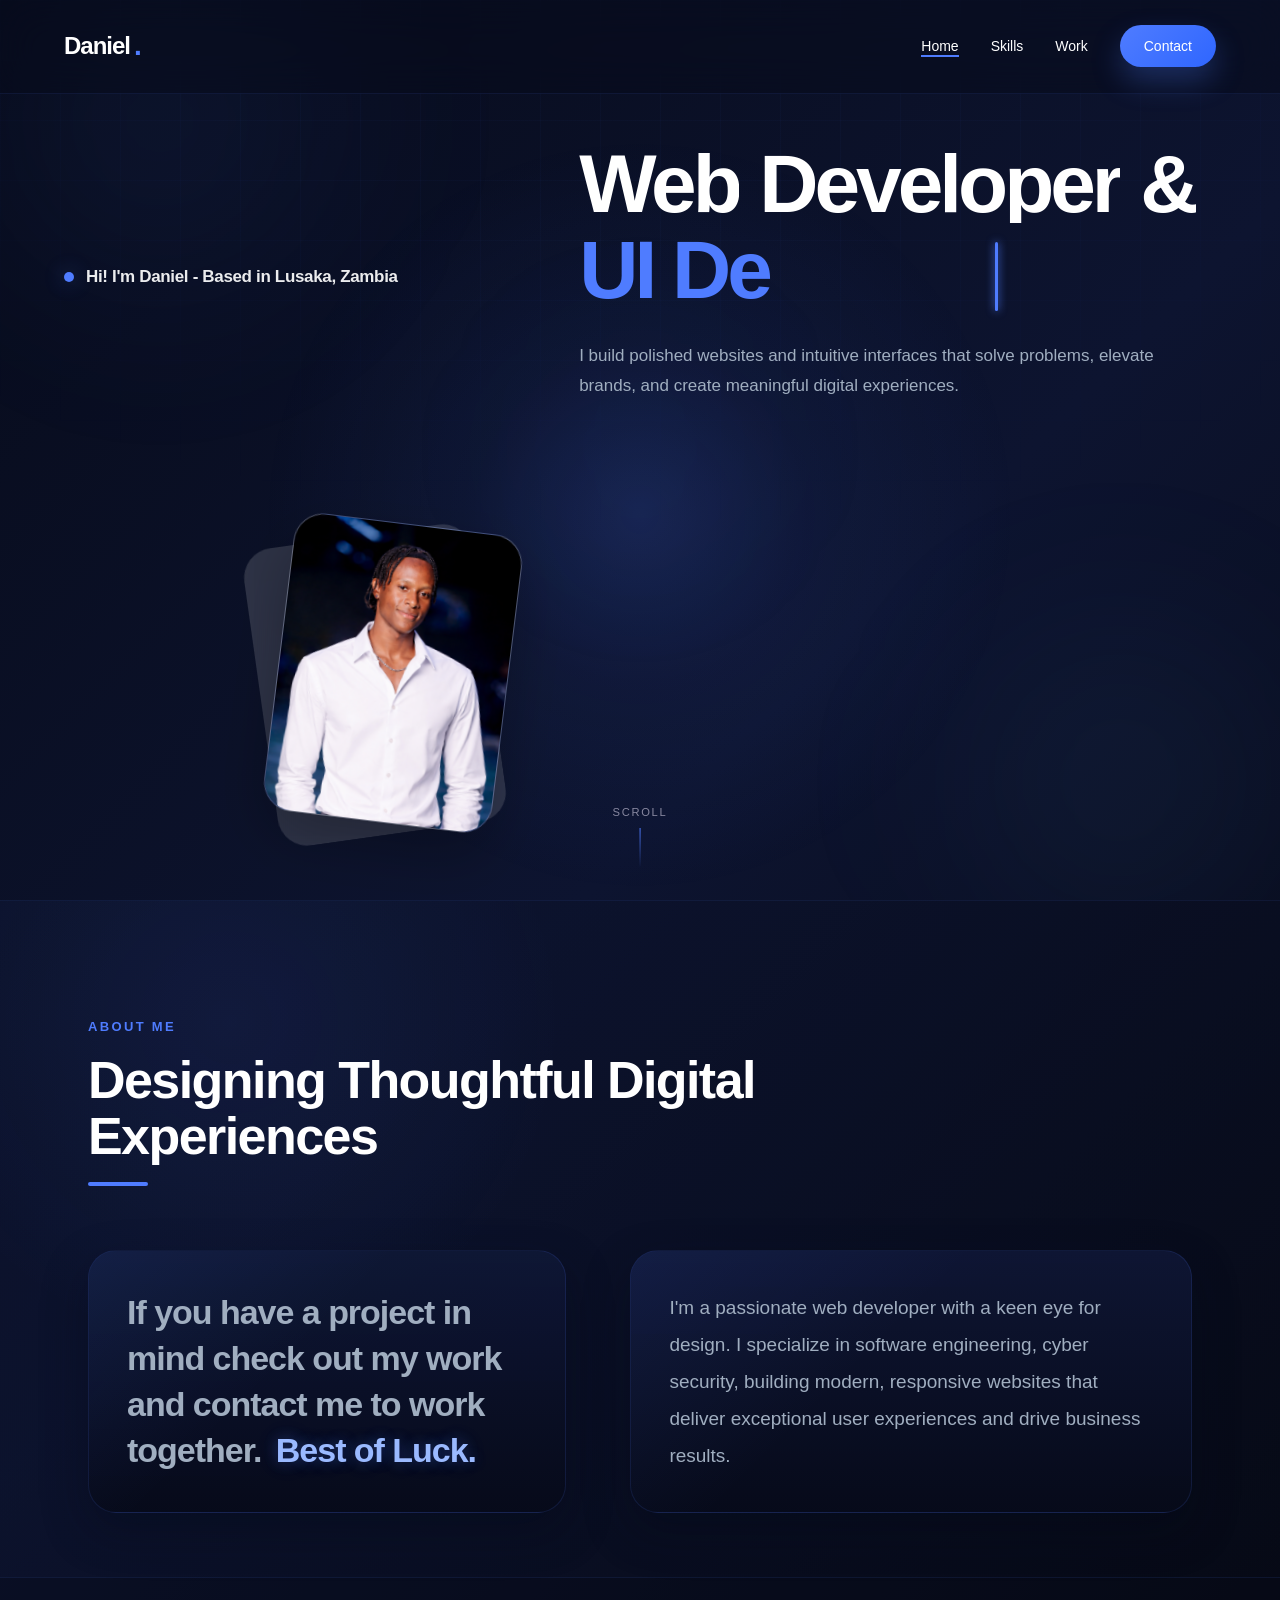
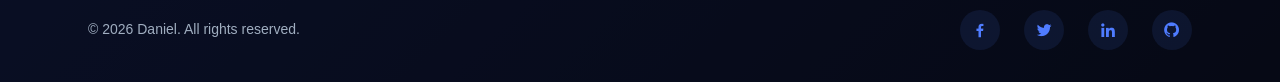
==== commit a13809db: "Updated portfolio layout and page styling" ====
--- a/index.html
+++ b/index.html
@@ -4,68 +4,427 @@
   <meta charset="UTF-8" />
   <meta name="viewport" content="width=device-width, initial-scale=1.0"/>
   <title>Daniel | Home</title>
-  <link rel="stylesheet" href="style.css"/>
+
+  <!-- Your existing main stylesheet -->
+  <link rel="stylesheet" href="style.css" />
+  
+  <!-- Boxicons & extra fonts for animations -->
   <link href="https://unpkg.com/boxicons@2.1.4/css/boxicons.min.css" rel="stylesheet"/>
+  <link href="https://fonts.googleapis.com/css2?family=Syne:wght@400;500;600;700;800&display=swap" rel="stylesheet"/>
+
+  <style>
+    /* ---------- ADD-ON STYLES (does not break your existing design) ---------- */
+    
+    /* Ambient Background Glows */
+    .bg-glow {
+      position: fixed;
+      inset: 0;
+      z-index: 0;
+      pointer-events: none;
+      overflow: hidden;
+    }
+
+    .bg-glow-orb {
+      position: absolute;
+      border-radius: 50%;
+      filter: blur(80px);
+      will-change: transform, opacity;
+    }
+
+    .bg-glow-orb.orb-1 {
+      width: 520px;
+      height: 520px;
+      top: -140px;
+      left: -100px;
+      background: radial-gradient(circle, rgba(79,124,255,0.09) 0%, transparent 70%);
+      animation: orbFloat1 9s ease-in-out infinite;
+    }
+
+    .bg-glow-orb.orb-2 {
+      width: 480px;
+      height: 480px;
+      bottom: -120px;
+      right: -80px;
+      background: radial-gradient(circle, rgba(100,180,255,0.07) 0%, transparent 70%);
+      animation: orbFloat2 11s ease-in-out infinite;
+    }
+
+    .bg-glow-orb.orb-3 {
+      width: 340px;
+      height: 340px;
+      top: 50%;
+      left: 50%;
+      transform: translate(-50%, -50%);
+      background: radial-gradient(circle, rgba(79,124,255,0.04) 0%, transparent 70%);
+      animation: orbFloat3 14s ease-in-out infinite;
+    }
+
+    @keyframes orbFloat1 {
+      0%, 100% { transform: translate(0,0) scale(1); opacity: 1; }
+      50% { transform: translate(30px,20px) scale(1.06); opacity: 0.75; }
+    }
+    @keyframes orbFloat2 {
+      0%, 100% { transform: translate(0,0) scale(1); opacity: 1; }
+      50% { transform: translate(-24px,-18px) scale(1.08); opacity: 0.7; }
+    }
+    @keyframes orbFloat3 {
+      0%, 100% { transform: translate(-50%,-50%) scale(1); opacity: 0.6; }
+      50% { transform: translate(-50%,-50%) scale(1.12); opacity: 0.9; }
+    }
+
+    /* Grid Overlay */
+    .bg-grid {
+      position: fixed;
+      inset: 0;
+      z-index: 0;
+      pointer-events: none;
+      background-image: linear-gradient(rgba(79,124,255,0.03) 1px, transparent 1px),
+                        linear-gradient(90deg, rgba(79,124,255,0.03) 1px, transparent 1px);
+      background-size: 60px 60px;
+      mask-image: radial-gradient(ellipse 80% 60% at 50% 0%, black 40%, transparent 100%);
+    }
+
+    /* Page Wipe Reveal */
+    .page-wipe {
+      position: fixed;
+      inset: 0;
+      z-index: 1000;
+      background: #4f7cff;
+      transform-origin: left center;
+      animation: wipeOut 0.9s cubic-bezier(0.76,0,0.24,1) 0.05s forwards;
+    }
+
+    @keyframes wipeOut {
+      0%   { transform: scaleX(1); transform-origin: left center; }
+      49%  { transform: scaleX(0); transform-origin: left center; }
+      50%  { transform: scaleX(0); transform-origin: right center; }
+      100% { transform: scaleX(0); transform-origin: right center; visibility: hidden; }
+    }
+
+    /* Scroll Hint */
+    .scroll-hint {
+      position: fixed;
+      bottom: 2rem;
+      left: 50%;
+      transform: translateX(-50%);
+      z-index: 10;
+      display: flex;
+      flex-direction: column;
+      align-items: center;
+      gap: 0.4rem;
+      opacity: 0;
+      animation: fadeInScroll 0.5s ease 2.2s forwards;
+    }
+
+    .scroll-hint span {
+      font-size: 0.7rem;
+      letter-spacing: 0.15em;
+      text-transform: uppercase;
+      color: #8888a0;
+    }
+
+    .scroll-line {
+      width: 1px;
+      height: 40px;
+      background: linear-gradient(180deg, #4f7cff 0%, transparent 100%);
+      animation: scrollDrop 1.5s ease-in-out infinite 2.5s;
+    }
+
+    @keyframes scrollDrop {
+      0%   { transform: scaleY(0); transform-origin: top; opacity: 1; }
+      50%  { transform: scaleY(1); transform-origin: top; opacity: 1; }
+      51%  { transform: scaleY(1); transform-origin: bottom; opacity: 1; }
+      100% { transform: scaleY(0); transform-origin: bottom; opacity: 0; }
+    }
+
+    @keyframes fadeInScroll {
+      to { opacity: 1; }
+    }
+
+    /* Hero title animations (word-by-word + typewriter) */
+    .hero-title-main {
+      display: block;
+      overflow: hidden;
+    }
+
+    .word-wrap {
+      display: inline-block;
+      overflow: hidden;
+      vertical-align: bottom;
+      margin-right: 0.25em;
+    }
+
+    .word {
+      display: inline-block;
+      opacity: 0;
+      transform: translateY(110%);
+      animation: wordUp 0.75s cubic-bezier(0.22,1,0.36,1) forwards;
+    }
+
+    @keyframes wordUp {
+      to { opacity: 1; transform: translateY(0); }
+    }
+
+    .hero-title-accent {
+      display: block;
+      color: #4f7cff;
+      min-height: 1.1em;
+    }
+
+    #typewriter-text {
+      display: inline;
+    }
+
+    .type-char {
+      display: inline-block;
+      opacity: 0;
+      transform: translateY(14px);
+      transition: opacity 0.18s ease, transform 0.22s cubic-bezier(0.22,1,0.36,1);
+    }
+
+    .type-char.visible {
+      opacity: 1;
+      transform: translateY(0);
+    }
+
+    .type-cursor {
+      display: inline-block;
+      width: 3px;
+      height: 0.85em;
+      background: #4f7cff;
+      margin-left: 4px;
+      vertical-align: middle;
+      border-radius: 2px;
+      opacity: 0;
+      animation: cursorBlink 0.75s step-end infinite;
+      box-shadow: 0 0 8px #4f7cff;
+    }
+
+    .type-cursor.active { opacity: 1; }
+    .type-cursor.done   { animation: cursorFade 0.6s ease 1.2s forwards; }
+
+    @keyframes cursorBlink {
+      0%, 100% { opacity: 1; }
+      50%       { opacity: 0; }
+    }
+    @keyframes cursorFade {
+      to { opacity: 0; }
+    }
+
+    /* Card tilt effect (preserve your card structure) */
+    .hero-card {
+      position: relative;
+      transition: transform 0.2s;
+    }
+
+    .hero-card-front {
+      transition: transform 0.3s cubic-bezier(0.22,1,0.36,1), box-shadow 0.3s;
+      will-change: transform;
+    }
+
+    /* Responsive: hide scroll hint on mobile */
+    @media (max-width: 900px) {
+      .scroll-hint {
+        display: none;
+      }
+    }
+  </style>
 </head>
 <body>
 
-<header class="header">
-  <a href="index.html" class="logo">Daniel<span>.</span></a>
-  <nav class="navbar">
-    <a href="index.html" class="nav-link active">Home</a>
-    <a href="about.html" class="nav-link">About</a>
-    <a href="skills.html" class="nav-link">Skills</a>
-    <a href="work.html" class="nav-link">Work</a>
-    <a href="contact.html" class="nav-link nav-cta">Contact</a>
-  </nav>
-  <div class="menu-icon"><i class='bx bx-menu'></i></div>
-</header>
-
-<section class="home" id="home">
-  <div class="hero-wrapper">
-    <div class="hero-intro">
-      <span class="hero-dot"></span>
-      <p>Hi! I'm Daniel - Based in Lusaka, Zambia</p>
+  <!-- Page wipe overlay -->
+  <div class="page-wipe"></div>
+
+  <!-- Custom cursor elements -->
+  <div class="cursor-dot" aria-hidden="true"></div>
+  <div class="cursor-outline" aria-hidden="true"></div>
+  <div class="cursor-glow" aria-hidden="true"></div>
+
+  <!-- Ambient background elements -->
+  <div class="bg-grid"></div>
+  <div class="bg-glow" aria-hidden="true">
+    <div class="bg-glow-orb orb-1"></div>
+    <div class="bg-glow-orb orb-2"></div>
+    <div class="bg-glow-orb orb-3"></div>
+  </div>
+
+  <!-- Scroll hint -->
+  <div class="scroll-hint">
+    <span>Scroll</span>
+    <div class="scroll-line"></div>
+  </div>
+
+  <!-- Your existing header -->
+  <header class="header">
+    <a href="index.html" class="logo">Daniel<span>.</span></a>
+    <nav class="navbar">
+      <a href="#home" class="nav-link active">Home</a>
+      <a href="skills.html" class="nav-link">Skills</a>
+      <a href="work.html" class="nav-link">Work</a>
+      <a href="contact.html" class="nav-link nav-cta">Contact</a>
+    </nav>
+    <div class="menu-icon"><i class='bx bx-menu'></i></div>
+  </header>
+
+  <!-- Hero section (corner lines and badge removed) -->
+  <section class="home" id="home">
+    <div class="hero-wrapper">
+
+      <!-- Hero intro (unchanged) -->
+      <div class="hero-intro">
+        <span class="hero-dot"></span>
+        <p>Hi! I'm Daniel - Based in Lusaka, Zambia</p>
+      </div>
+
+      <!-- Home content with animated title -->
+      <div class="home-content">
+        <h1 class="hero-title">
+          <span class="hero-title-main" id="animated-line1"></span>
+          <span class="hero-title-accent">
+            <span id="typewriter-text"></span><span class="type-cursor" id="type-cursor"></span>
+          </span>
+        </h1>
+
+        <p class="hero-description">
+          I build polished websites and intuitive interfaces that solve problems,
+          elevate brands, and create meaningful digital experiences.
+        </p>
+      </div>
+
+      <!-- Visual card (no badge, no corner lines) -->
+      <div class="home-visual" aria-hidden="true">
+        <div class="hero-card">
+          <div class="hero-card-back"></div>
+          <div class="hero-card-front">
+            <img src="assets/daniel.png" alt="Daniel" class="hero-card-image" />
+          </div>
+        </div>
+        <!-- "Explore" badge removed as requested -->
+      </div>
     </div>
-
-    <div class="home-content">
-      <h1 class="hero-title">
-        <span class="hero-title-main">Web Developer &</span>
-        <span class="hero-title-accent">UI Designer</span>
-      </h1>
-
-      <p class="hero-description">
-        I build polished websites and intuitive interfaces that solve problems,
-        elevate brands, and create meaningful digital experiences.
-      </p>
+  </section>
+
+  <section class="about" id="about">
+    <div class="container">
+      <div class="about-head">
+        <span class="about-kicker">ABOUT ME</span>
+        <h2 class="section-title">Designing Thoughtful Digital Experiences</h2>
+      </div>
+
+      <div class="about-wrapper">
+        <div class="about-panel about-panel-highlight">
+          <p class="about-message">
+            If you have a project in mind check out my work and contact me to work
+            together. <span class="about-emphasis">Best of Luck.</span>
+          </p>
+        </div>
+
+        <div class="about-panel about-content">
+          <p class="about-intro">
+            I'm a passionate web developer with a keen eye for design. I specialize
+            in software engineering, cyber security, building modern, responsive
+            websites that deliver exceptional user experiences and drive business
+            results.
+          </p>
+        </div>
+      </div>
     </div>
-
-    <div class="home-visual" aria-hidden="true">
-      <div class="hero-card">
-        <div class="hero-card-back"></div>
-        <div class="hero-card-front">
-          <img src="assets/daniel.png" alt="" class="hero-card-image" />
-        </div>
-      </div>
-      <div class="hero-badge">
-        <span>Explore</span>
+  </section>
+
+  <!-- Your existing footer -->
+  <footer class="footer">
+    <div class="container">
+      <p>&copy; 2026 Daniel. All rights reserved.</p>
+      <div class="footer-socials">
+        <a href="#"><i class='bx bxl-facebook'></i></a>
+        <a href="#"><i class='bx bxl-twitter'></i></a>
+        <a href="#"><i class='bx bxl-linkedin'></i></a>
+        <a href="#"><i class='bx bxl-github'></i></a>
       </div>
     </div>
-  </div>
-</section>
-
-<footer class="footer">
-  <div class="container">
-    <p>&copy; 2026 Daniel. All rights reserved.</p>
-    <div class="footer-socials">
-      <a href="#"><i class='bx bxl-facebook'></i></a>
-      <a href="#"><i class='bx bxl-twitter'></i></a>
-      <a href="#"><i class='bx bxl-linkedin'></i></a>
-      <a href="#"><i class='bx bxl-github'></i></a>
-    </div>
-  </div>
-</footer>
-
-<script src="script.js"></script>
+  </footer>
+
+  <!-- Your existing script.js (kept) -->
+  <script src="script.js"></script>
+
+  <!-- Additional animations & features -->
+  <script>
+    (function() {
+      // ----- 1. Word-by-word for "Web Developer &" -----
+      const line1Words = ['Web', 'Developer', '&'];
+      const container = document.getElementById('animated-line1');
+      if (container) {
+        line1Words.forEach((word, idx) => {
+          const wrap = document.createElement('span');
+          wrap.className = 'word-wrap';
+          const inner = document.createElement('span');
+          inner.className = 'word';
+          inner.textContent = word;
+          inner.style.animationDelay = (0.75 + idx * 0.13) + 's';
+          wrap.appendChild(inner);
+          container.appendChild(wrap);
+        });
+      }
+
+      // ----- 2. Typewriter for "UI Designer" -----
+      const typeText = 'UI Designer';
+      const typeEl = document.getElementById('typewriter-text');
+      const typeCursor = document.getElementById('type-cursor');
+      if (typeEl && typeCursor) {
+        setTimeout(() => {
+          typeCursor.classList.add('active');
+          // Create character spans
+          [...typeText].forEach((ch) => {
+            const span = document.createElement('span');
+            span.className = 'type-char';
+            span.textContent = ch === ' ' ? '\u00A0' : ch;
+            typeEl.appendChild(span);
+          });
+          const chars = typeEl.querySelectorAll('.type-char');
+          chars.forEach((char, i) => {
+            setTimeout(() => {
+              char.classList.add('visible');
+              if (i === chars.length - 1) {
+                setTimeout(() => {
+                  typeCursor.classList.remove('active');
+                  typeCursor.classList.add('done');
+                }, 600);
+              }
+            }, i * 72);
+          });
+        }, 1420);
+      }
+
+      // ----- 3. Card tilt effect -----
+      const card = document.querySelector('.hero-card');
+      const cardFront = document.querySelector('.hero-card-front');
+      if (card && cardFront) {
+        card.addEventListener('mousemove', (e) => {
+          const rect = card.getBoundingClientRect();
+          const cx = rect.left + rect.width / 2;
+          const cy = rect.top + rect.height / 2;
+          const dx = (e.clientX - cx) / (rect.width / 2);
+          const dy = (e.clientY - cy) / (rect.height / 2);
+          cardFront.style.transform = `perspective(600px) rotateY(${dx * 8}deg) rotateX(${-dy * 8}deg) translateY(-6px)`;
+        });
+        card.addEventListener('mouseleave', () => {
+          cardFront.style.transform = '';
+        });
+      }
+
+      // ----- 4. Scroll hint fade on scroll -----
+      const scrollHint = document.querySelector('.scroll-hint');
+      if (scrollHint) {
+        window.addEventListener('scroll', () => {
+          if (window.scrollY > 60) {
+            scrollHint.style.opacity = '0';
+            scrollHint.style.transition = 'opacity 0.4s';
+          }
+        }, { passive: true });
+      }
+
+    })();
+  </script>
+
 </body>
 </html>
--- a/style.css
+++ b/style.css
@@ -212,15 +212,18 @@
   position: relative;
   width: min(100%, 1040px);
   display: grid;
-  justify-items: center;
+  grid-template-columns: minmax(0, 1fr) auto;
+  align-items: center;
+  justify-items: stretch;
   width: 100%;
-  gap: 24px;
+  gap: clamp(8px, 1.5vw, 16px);
   animation: fadeInUp 0.8s ease-out;
-  text-align: center;
+  text-align: left;
 }
 
 .home-content {
-  width: min(100%, 920px);
+  width: min(100%, 680px);
+  justify-self: start;
   z-index: 10;
 }
 
@@ -274,7 +277,7 @@
   font-size: 17px;
   line-height: 1.75;
   max-width: 620px;
-  margin: 0 auto 8px;
+  margin: 0 0 8px;
   color: var(--color-text-muted);
 }
 
@@ -384,8 +387,8 @@
   display: flex;
   justify-content: center;
   align-items: flex-end;
-  justify-self: center;
-  margin: 18px auto 0;
+  justify-self: end;
+  margin: 18px 0 0;
   z-index: 10;
 }
 
@@ -463,16 +466,36 @@
    ============================================ */
 
 .about {
-  padding: var(--spacing-2xl) 5%;
-  background: linear-gradient(135deg, rgba(13, 20, 48, 0.5) 0%, rgba(7, 11, 26, 0.5) 100%);
+  padding: calc(var(--spacing-2xl) + 48px) 5% var(--spacing-2xl);
+  background:
+    radial-gradient(circle at 18% 18%, rgba(79, 124, 255, 0.08) 0%, transparent 28%),
+    linear-gradient(135deg, rgba(13, 20, 48, 0.5) 0%, rgba(7, 11, 26, 0.5) 100%);
   border-top: 1px solid rgba(79, 124, 255, 0.1);
 }
 
+.about-head {
+  max-width: 760px;
+  margin-bottom: var(--spacing-2xl);
+  animation: fadeInUp 0.6s ease-out;
+}
+
+.about-kicker {
+  display: inline-block;
+  margin-bottom: 14px;
+  color: var(--color-primary);
+  font-size: 13px;
+  font-weight: 700;
+  letter-spacing: 0.18em;
+  text-transform: uppercase;
+}
+
 .section-title {
-  text-align: center;
-  margin-bottom: var(--spacing-2xl);
+  text-align: left;
+  margin-bottom: 0;
   position: relative;
-  animation: fadeInUp 0.6s ease-out;
+  font-size: clamp(34px, 5vw, 52px);
+  line-height: 1.08;
+  letter-spacing: -0.03em;
 }
 
 .section-title::after {
@@ -481,100 +504,88 @@
   width: 60px;
   height: 4px;
   background: var(--color-primary);
-  margin: var(--spacing-md) auto 0;
+  margin: 18px 0 0;
   border-radius: 2px;
 }
 
 .about-wrapper {
   display: grid;
-  grid-template-columns: 1fr 1fr;
-  gap: var(--spacing-2xl);
-  align-items: center;
-}
-
-.about-img {
-  display: flex;
-  justify-content: center;
-}
-
-.img-container {
+  grid-template-columns: minmax(280px, 0.92fr) minmax(320px, 1.08fr);
+  gap: clamp(28px, 5vw, 72px);
+  align-items: stretch;
+}
+
+.about-panel {
   position: relative;
-  width: min(100%, 380px);
-  aspect-ratio: 1;
+  padding: clamp(26px, 4vw, 38px);
+  border-radius: 28px;
+  border: 1px solid rgba(79, 124, 255, 0.14);
+  background: linear-gradient(180deg, rgba(16, 24, 55, 0.88), rgba(7, 11, 26, 0.92));
+  box-shadow: 0 18px 45px rgba(3, 8, 24, 0.34);
   overflow: hidden;
-  border-radius: var(--border-radius-lg);
-  border: 1px solid rgba(79, 124, 255, 0.18);
-  display: flex;
-  align-items: center;
-  justify-content: center;
-  background: linear-gradient(145deg, rgba(12, 19, 47, 0.92), rgba(6, 10, 24, 0.98));
-  box-shadow: 0 20px 50px rgba(5, 10, 28, 0.55);
-}
-
-.img-container img {
-  display: block;
-  width: 100%;
-  height: 100%;
-  object-fit: cover;
-  object-position: center 12%;
+}
+
+.about-panel::before {
+  content: "";
+  position: absolute;
+  inset: 0;
+  background: linear-gradient(135deg, rgba(79, 124, 255, 0.08), transparent 42%);
+  pointer-events: none;
+}
+
+.about-panel-highlight {
+  display: flex;
+  align-items: center;
+  min-height: 100%;
+}
+
+.about-message,
+.about-intro {
   position: relative;
-  z-index: 10;
-  border-radius: var(--border-radius-lg);
-  transition: var(--transition);
-}
-
-.img-container img:hover {
-  transform: scale(1.03);
-  box-shadow: 0 30px 70px rgba(79, 124, 255, 0.35);
-}
-
+  z-index: 1;
+}
+
+.about-intro {
+  font-size: clamp(17px, 2vw, 19px);
+  line-height: 1.95;
+  color: rgba(255, 255, 255, 0.76);
+}
+
+.about-message {
+  font-size: clamp(24px, 3vw, 34px);
+  line-height: 1.35;
+  font-weight: 600;
+  letter-spacing: -0.03em;
+  color: var(--color-text);
+}
+
+.about-emphasis {
+  display: inline-block;
+  margin-left: 6px;
+  color: #9ab9ff;
+  text-shadow:
+    0 0 14px rgba(79, 124, 255, 0.32),
+    0 0 28px rgba(79, 124, 255, 0.12);
+}
+
+.about-content {
+  display: flex;
+  align-items: center;
+}
+
+.info-grid,
+.about-img,
+.img-container,
 .about-profile-img {
-  transform: scale(1.02);
-  transform-origin: center top;
-}
-
-.about-intro {
-  font-size: 18px;
-  line-height: 1.8;
-  margin-bottom: var(--spacing-lg);
+  display: none;
+}
+
+.about-features {
+  display: none;
+}
+
+.about p {
   color: var(--color-text-muted);
-}
-
-.info-grid {
-  display: grid;
-  grid-template-columns: 1fr 1fr;
-  gap: var(--spacing-lg);
-  margin-top: var(--spacing-xl);
-}
-
-.info-item {
-  padding: var(--spacing-md);
-  background: rgba(79, 124, 255, 0.05);
-  border: 1px solid rgba(79, 124, 255, 0.1);
-  border-radius: var(--border-radius-md);
-  transition: var(--transition);
-}
-
-.info-item:hover {
-  background: rgba(79, 124, 255, 0.1);
-  border-color: rgba(79, 124, 255, 0.3);
-  transform: translateY(-3px);
-}
-
-.info-label {
-  color: var(--color-primary);
-  font-weight: 600;
-  display: block;
-  font-size: 13px;
-  text-transform: uppercase;
-  letter-spacing: 0.5px;
-  margin-bottom: 6px;
-}
-
-.info-value {
-  color: var(--color-text);
-  font-size: 16px;
-  font-weight: 500;
 }
 
 
@@ -992,7 +1003,9 @@
   }
 
   .hero-wrapper {
+    grid-template-columns: 1fr;
     gap: 20px;
+    text-align: center;
   }
 
   .home {
@@ -1002,6 +1015,7 @@
 
   .home-content {
     text-align: center;
+    justify-self: center;
   }
 
   .hero-intro {
@@ -1026,6 +1040,7 @@
     width: min(100%, 280px);
     height: 320px;
     margin-top: 14px;
+    justify-self: center;
   }
 
   .hero-card {
@@ -1047,6 +1062,23 @@
     gap: var(--spacing-lg);
   }
 
+  .about-head {
+    margin-bottom: var(--spacing-xl);
+  }
+
+  .about-panel {
+    padding: 28px 24px;
+  }
+
+  .about-message {
+    font-size: clamp(22px, 5vw, 28px);
+  }
+
+  .about-intro {
+    font-size: 16px;
+    line-height: 1.85;
+  }
+
   .work-grid {
     grid-template-columns: 1fr;
   }
@@ -1089,6 +1121,10 @@
     font-size: 14px;
   }
 
+  .section-title {
+    font-size: 30px;
+  }
+
   .info-grid {
     grid-template-columns: 1fr;
   }
@@ -1128,3 +1164,135 @@
     right: 16px;
   }
 }
+
+/* ============================================
+   CUSTOM CURSOR
+   ============================================ */
+
+body.custom-cursor-active,
+body.custom-cursor-active a,
+body.custom-cursor-active button,
+body.custom-cursor-active input,
+body.custom-cursor-active textarea,
+body.custom-cursor-active select,
+body.custom-cursor-active .menu-icon {
+  cursor: none;
+}
+
+.cursor-dot,
+.cursor-outline,
+.cursor-glow {
+  position: fixed;
+  top: 0;
+  left: 0;
+  pointer-events: none;
+  opacity: 0;
+  z-index: 9999;
+  transition:
+    opacity 0.2s ease,
+    transform 0.22s cubic-bezier(0.22, 1, 0.36, 1),
+    width 0.22s cubic-bezier(0.22, 1, 0.36, 1),
+    height 0.22s cubic-bezier(0.22, 1, 0.36, 1),
+    border-color 0.22s ease,
+    background-color 0.22s ease;
+  will-change: transform;
+}
+
+.cursor-dot {
+  width: 4px;
+  height: 4px;
+  border-radius: 50%;
+  background: #8cb0ff;
+  box-shadow:
+    0 0 0 6px rgba(79, 124, 255, 0.12),
+    0 0 18px rgba(79, 124, 255, 0.55);
+  mix-blend-mode: screen;
+}
+
+.cursor-outline {
+  width: 34px;
+  height: 34px;
+  border: 1px solid rgba(110, 155, 255, 0.7);
+  border-radius: 50%;
+  background: radial-gradient(circle, rgba(79, 124, 255, 0.1) 0%, rgba(79, 124, 255, 0.03) 55%, transparent 75%);
+  backdrop-filter: blur(6px);
+}
+
+.cursor-glow {
+  width: 120px;
+  height: 120px;
+  z-index: 9998;
+  border-radius: 50%;
+  background: radial-gradient(circle, rgba(79, 124, 255, 0.22) 0%, rgba(79, 124, 255, 0.08) 35%, transparent 72%);
+  filter: blur(24px);
+}
+
+body.custom-cursor-active.cursor-visible .cursor-dot,
+body.custom-cursor-active.cursor-visible .cursor-outline,
+body.custom-cursor-active.cursor-visible .cursor-glow {
+  opacity: 1;
+}
+
+body.custom-cursor-active.cursor-hidden .cursor-dot,
+body.custom-cursor-active.cursor-hidden .cursor-outline,
+body.custom-cursor-active.cursor-hidden .cursor-glow {
+  opacity: 0;
+}
+
+.cursor-outline.is-hover {
+  width: 58px;
+  height: 58px;
+  border-color: rgba(140, 176, 255, 0.95);
+  background: radial-gradient(circle, rgba(79, 124, 255, 0.18) 0%, rgba(79, 124, 255, 0.06) 55%, transparent 76%);
+}
+
+.cursor-dot.is-hover {
+  width: 6px;
+  height: 6px;
+  background: #d9e7ff;
+  box-shadow:
+    0 0 0 10px rgba(79, 124, 255, 0.14),
+    0 0 22px rgba(79, 124, 255, 0.6);
+}
+
+.cursor-outline.is-pressed {
+  width: 50px;
+  height: 50px;
+}
+
+.cursor-dot.is-pressed {
+  transform: scale(0.82);
+}
+
+body.custom-cursor-active .btn,
+body.custom-cursor-active .nav-cta,
+body.custom-cursor-active button,
+body.custom-cursor-active .view-btn {
+  transform: translate3d(var(--magnetic-x, 0px), var(--magnetic-y, 0px), 0);
+}
+
+body.custom-cursor-active .btn-primary:hover,
+body.custom-cursor-active .btn-outline:hover,
+body.custom-cursor-active .nav-cta:hover,
+body.custom-cursor-active .view-btn:hover,
+body.custom-cursor-active button:hover {
+  transform: translate3d(var(--magnetic-x, 0px), calc(var(--magnetic-y, 0px) - 3px), 0);
+}
+
+@media (hover: none), (pointer: coarse), (max-width: 768px) {
+  .cursor-dot,
+  .cursor-outline,
+  .cursor-glow {
+    display: none !important;
+  }
+
+  body,
+  a,
+  button,
+  input,
+  textarea,
+  select,
+  .menu-icon {
+    cursor: auto !important;
+  }
+}
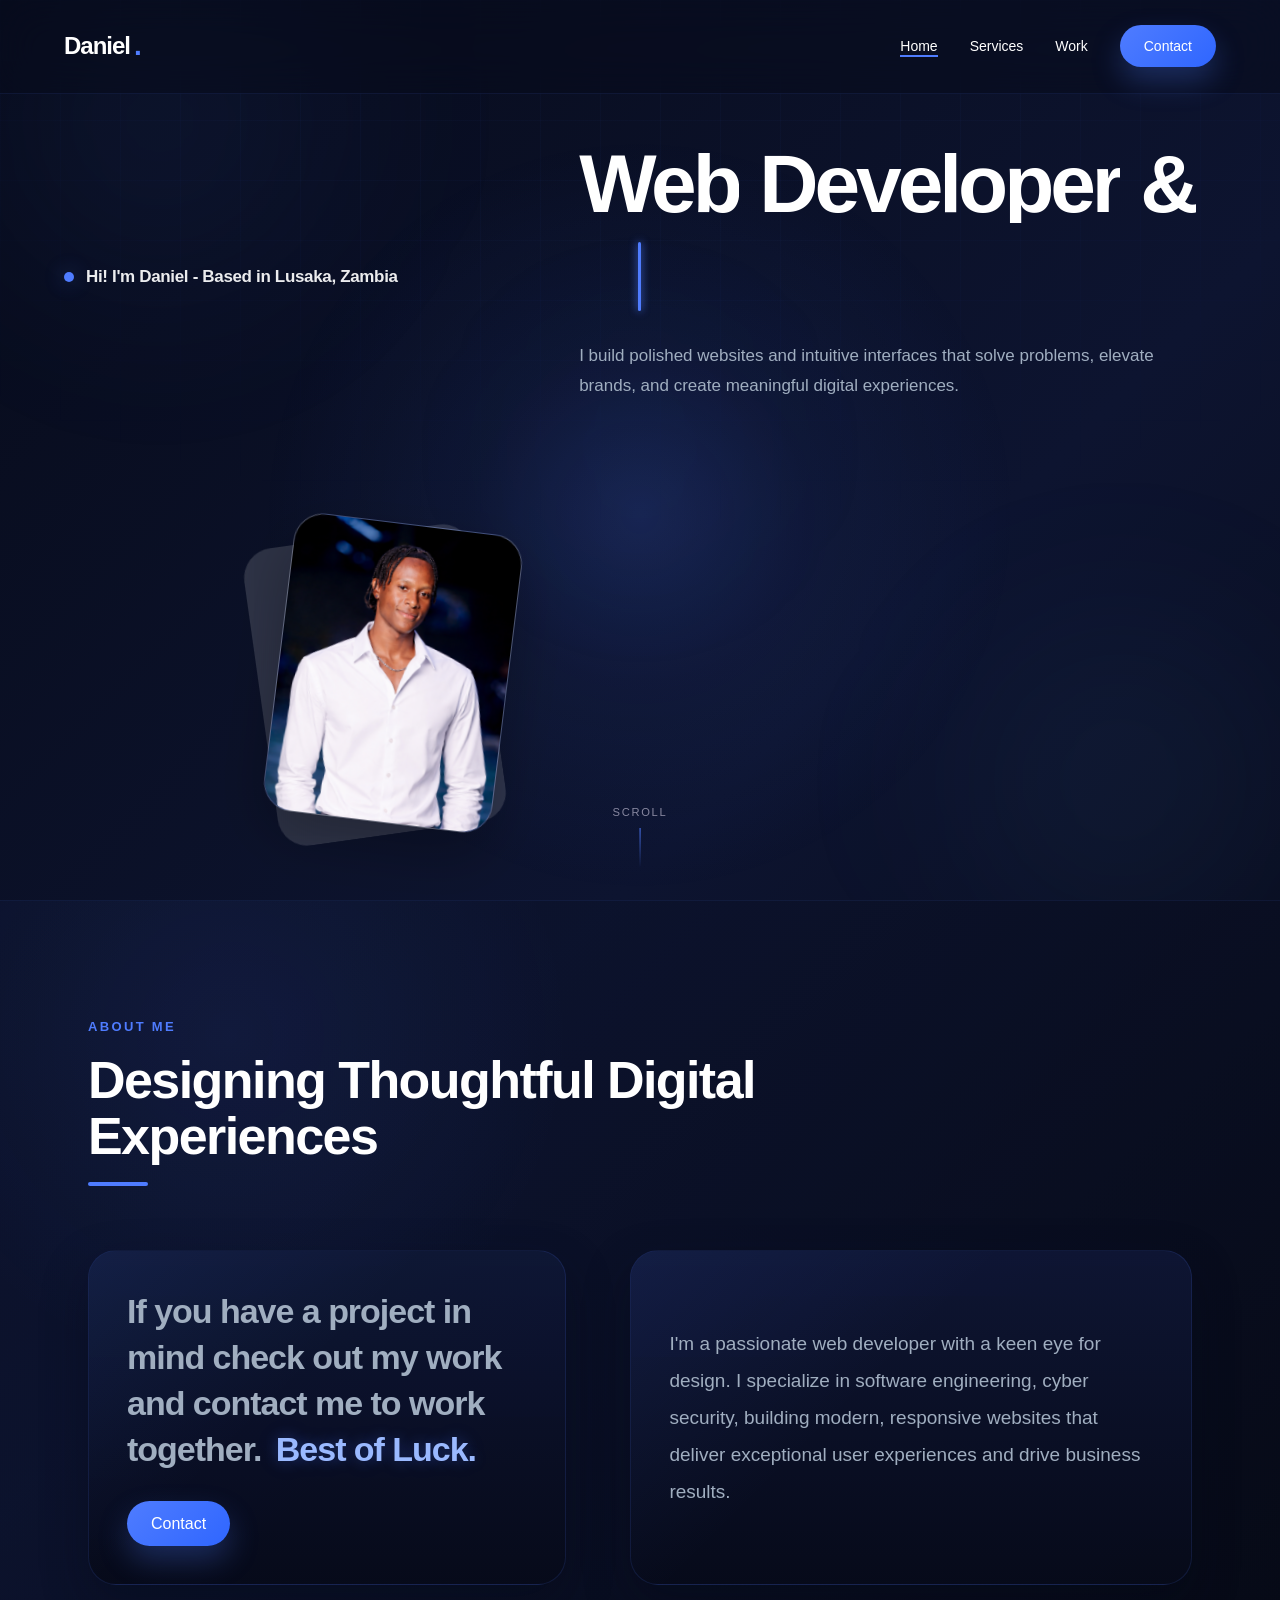
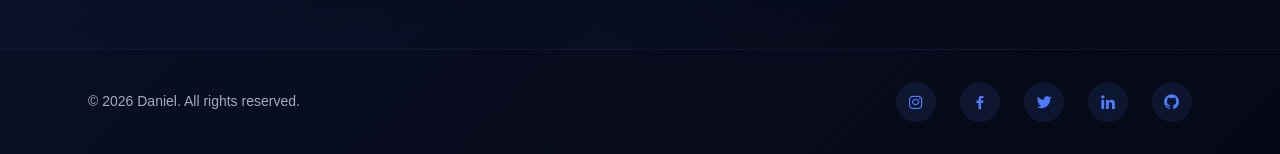
==== commit 97656448: "Restructured portfolio pages and added services section" ====
--- a/index.html
+++ b/index.html
@@ -259,7 +259,7 @@
     <a href="index.html" class="logo">Daniel<span>.</span></a>
     <nav class="navbar">
       <a href="#home" class="nav-link active">Home</a>
-      <a href="skills.html" class="nav-link">Skills</a>
+      <a href="Services.html" class="nav-link">Services</a>
       <a href="work.html" class="nav-link">Work</a>
       <a href="contact.html" class="nav-link nav-cta">Contact</a>
     </nav>
@@ -313,10 +313,13 @@
 
       <div class="about-wrapper">
         <div class="about-panel about-panel-highlight">
-          <p class="about-message">
-            If you have a project in mind check out my work and contact me to work
-            together. <span class="about-emphasis">Best of Luck.</span>
-          </p>
+          <div class="about-highlight-content">
+            <p class="about-message">
+              If you have a project in mind check out my work and contact me to work
+              together. <span class="about-emphasis">Best of Luck.</span>
+            </p>
+            <a href="contact.html" class="about-contact-btn nav-cta">Contact</a>
+          </div>
         </div>
 
         <div class="about-panel about-content">
@@ -336,10 +339,11 @@
     <div class="container">
       <p>&copy; 2026 Daniel. All rights reserved.</p>
       <div class="footer-socials">
-        <a href="#"><i class='bx bxl-facebook'></i></a>
-        <a href="#"><i class='bx bxl-twitter'></i></a>
+        <a href="https://instagram.com/yourusername" target="_blank" rel="noopener noreferrer"><i class='bx bxl-instagram'></i></a>
+        <a href="https://www.facebook.com/Dhaet Daniel" target="_blank" rel="noopener noreferrer"><i class='bx bxl-facebook'></i></a>
+        <a href="https://twitter.com/@dhae15264" target="_blank" rel="noopener noreferrer"><i class='bx bxl-twitter'></i></a>
         <a href="#"><i class='bx bxl-linkedin'></i></a>
-        <a href="#"><i class='bx bxl-github'></i></a>
+        <a href="https://github.com/Dhaet-Daniel" target="_blank" rel="noopener noreferrer"><i class='bx bxl-github'></i></a>
       </div>
     </div>
   </footer>
@@ -366,32 +370,58 @@
         });
       }
 
-      // ----- 2. Typewriter for "UI Designer" -----
-      const typeText = 'UI Designer';
+      // ----- 2. Looping typewriter for accent role -----
+      const typePhrases = ['UI Designer'];
       const typeEl = document.getElementById('typewriter-text');
       const typeCursor = document.getElementById('type-cursor');
+
+      const wait = (ms) => new Promise((resolve) => setTimeout(resolve, ms));
+
+      const createTypeChar = (character) => {
+        const span = document.createElement('span');
+        span.className = 'type-char';
+        span.textContent = character === ' ' ? '\u00A0' : character;
+        return span;
+      };
+
+      const typePhrase = async (phrase, speed) => {
+        for (const character of phrase) {
+          const charNode = createTypeChar(character);
+          typeEl.appendChild(charNode);
+          await wait(16);
+          charNode.classList.add('visible');
+          await wait(speed);
+        }
+      };
+
+      const deletePhrase = async (speed) => {
+        const chars = Array.from(typeEl.querySelectorAll('.type-char'));
+
+        for (let i = chars.length - 1; i >= 0; i -= 1) {
+          chars[i].classList.remove('visible');
+          await wait(speed);
+          chars[i].remove();
+        }
+      };
+
       if (typeEl && typeCursor) {
         setTimeout(() => {
-          typeCursor.classList.add('active');
-          // Create character spans
-          [...typeText].forEach((ch) => {
-            const span = document.createElement('span');
-            span.className = 'type-char';
-            span.textContent = ch === ' ' ? '\u00A0' : ch;
-            typeEl.appendChild(span);
-          });
-          const chars = typeEl.querySelectorAll('.type-char');
-          chars.forEach((char, i) => {
-            setTimeout(() => {
-              char.classList.add('visible');
-              if (i === chars.length - 1) {
-                setTimeout(() => {
-                  typeCursor.classList.remove('active');
-                  typeCursor.classList.add('done');
-                }, 600);
-              }
-            }, i * 72);
-          });
+          typeCursor.classList.remove('done');
+
+          const runTypewriterLoop = async () => {
+            let phraseIndex = 0;
+
+            while (true) {
+              typeCursor.classList.add('active');
+              await typePhrase(typePhrases[phraseIndex], 72);
+              await wait(2000);
+              await deletePhrase(40);
+              await wait(180);
+              phraseIndex = (phraseIndex + 1) % typePhrases.length;
+            }
+          };
+
+          runTypewriterLoop();
         }, 1420);
       }
 
--- a/style.css
+++ b/style.css
@@ -155,7 +155,8 @@
   color: var(--color-primary);
 }
 
-.nav-cta {
+.nav-cta,
+.about-contact-btn {
   padding: 10px 24px;
   border-radius: 999px;
   background: linear-gradient(135deg, #4f7cff, #2f66ff);
@@ -164,11 +165,13 @@
   box-shadow: 0 14px 30px rgba(79, 124, 255, 0.28);
 }
 
-.nav-cta::after {
+.nav-cta::after,
+.about-contact-btn::after {
   display: none;
 }
 
-.nav-cta:hover {
+.nav-cta:hover,
+.about-contact-btn:hover {
   color: #ffffff;
   transform: translateY(-2px);
   box-shadow: 0 18px 36px rgba(79, 124, 255, 0.36);
@@ -539,6 +542,15 @@
   min-height: 100%;
 }
 
+.about-highlight-content {
+  position: relative;
+  z-index: 1;
+  display: flex;
+  flex-direction: column;
+  align-items: flex-start;
+  gap: 28px;
+}
+
 .about-message,
 .about-intro {
   position: relative;
@@ -557,6 +569,13 @@
   font-weight: 600;
   letter-spacing: -0.03em;
   color: var(--color-text);
+}
+
+.about-contact-btn {
+  display: inline-flex;
+  align-items: center;
+  justify-content: center;
+  text-decoration: none;
 }
 
 .about-emphasis {
@@ -594,7 +613,7 @@
    ============================================ */
 
 .skills {
-  padding: var(--spacing-2xl) 5%;
+   padding: calc(var(--spacing-2xl) + 80px) 5% var(--spacing-2xl);
 }
 
 .skills-wrapper {
@@ -676,7 +695,7 @@
    ============================================ */
 
 .work {
-  padding: var(--spacing-2xl) 5%;
+  padding: calc(var(--spacing-2xl) + 80px) 5% var(--spacing-2xl);
   background: linear-gradient(135deg, rgba(13, 20, 48, 0.5) 0%, rgba(7, 11, 26, 0.5) 100%);
   border-top: 1px solid rgba(79, 124, 255, 0.1);
 }
@@ -779,7 +798,7 @@
    ============================================ */
 
 .contact {
-  padding: var(--spacing-2xl) 5%;
+   padding: calc(var(--spacing-2xl) + 80px) 5% var(--spacing-2xl);
 }
 
 .contact-wrapper {
@@ -1072,6 +1091,10 @@
 
   .about-message {
     font-size: clamp(22px, 5vw, 28px);
+  }
+
+  .about-highlight-content {
+    gap: 22px;
   }
 
   .about-intro {
